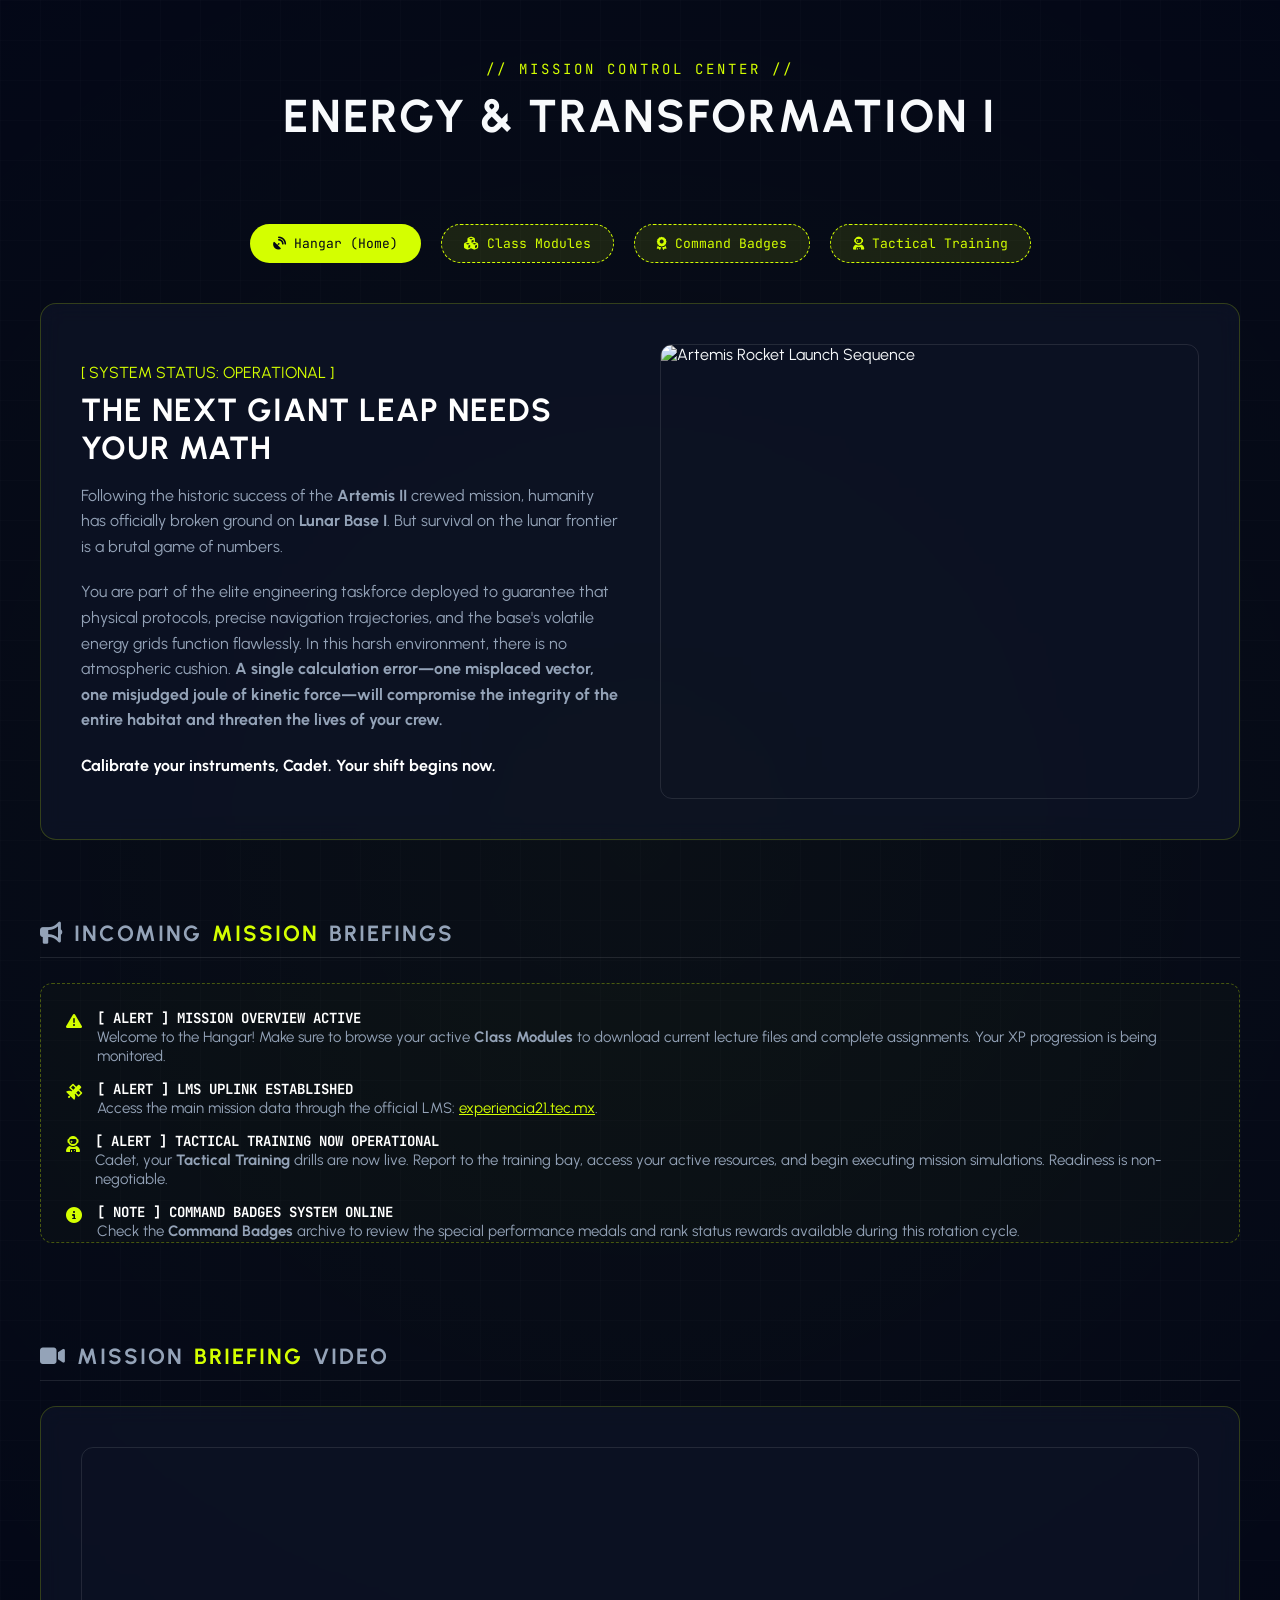
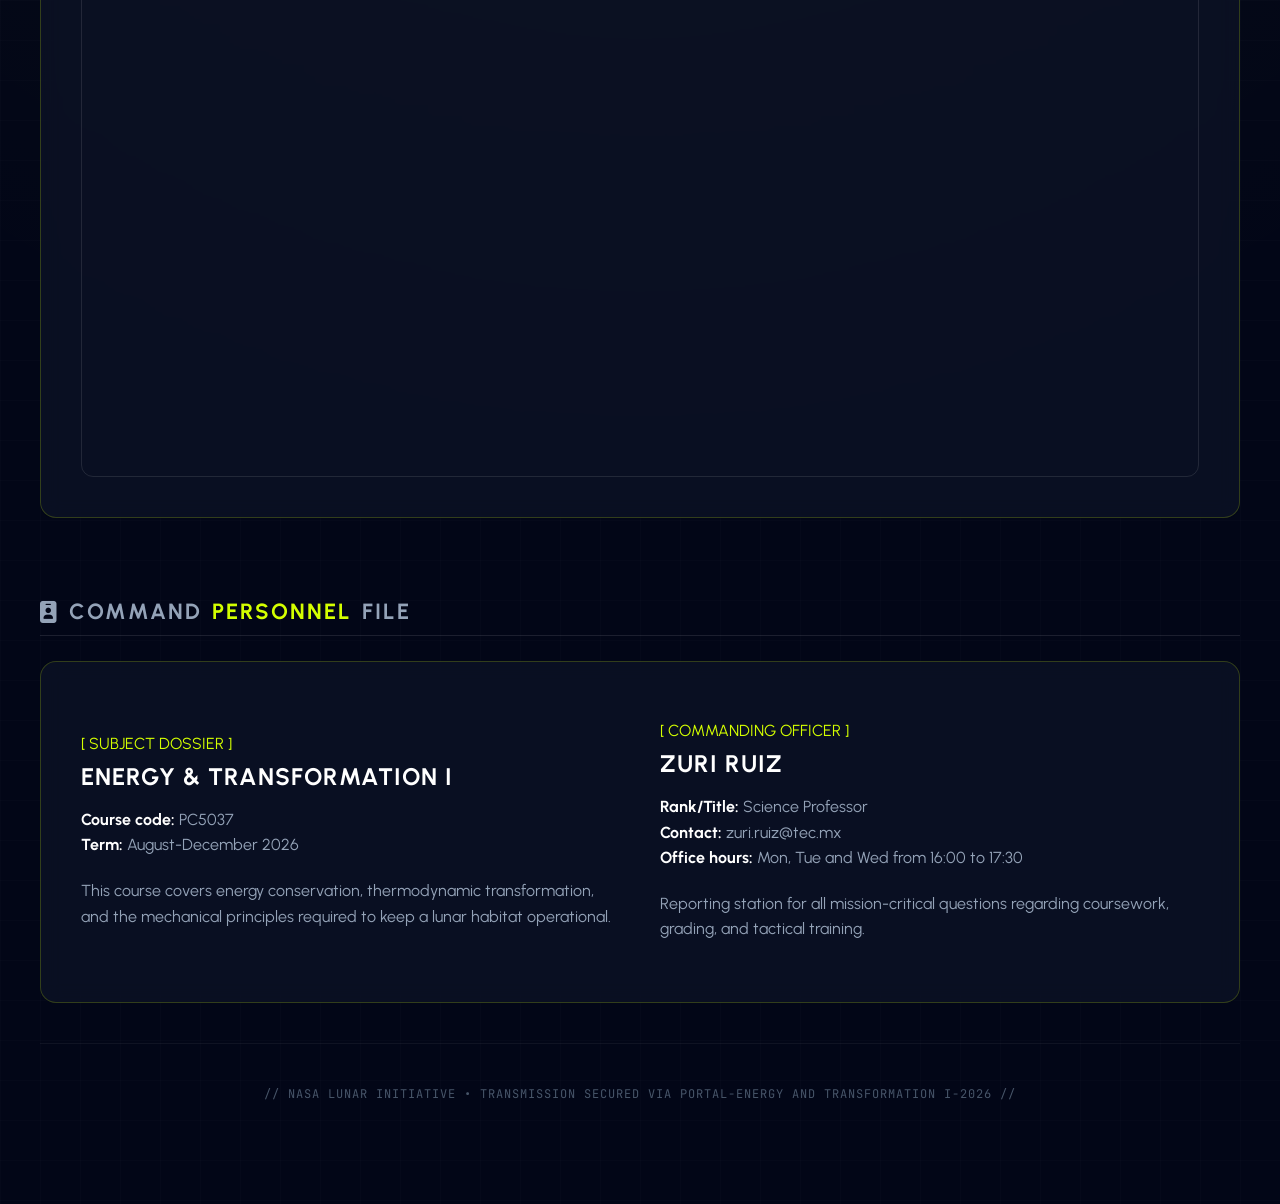
==== index.html @ 40df8371 "Update index.html with new content Replit-Commit-Author: Agent" ====
<!DOCTYPE html>
<html lang="en">
<head>
    <meta charset="UTF-8">
    <meta name="viewport" content="width=device-width, initial-scale=1.0">
    <title>Energy and Transformation I - Command Center</title>
    <link rel="preconnect" href="https://fonts.googleapis.com">
    <link rel="preconnect" href="https://fonts.gstatic.com" crossorigin>
    <link href="https://fonts.googleapis.com/css2?family=Urbanist:wght@400;500;700&family=JetBrains+Mono&display=swap" rel="stylesheet">
    <link rel="stylesheet" href="https://cdnjs.cloudflare.com/ajax/libs/font-awesome/6.5.1/css/all.min.css">
    <link rel="stylesheet" href="style.css">
    <style>
        /* Specific adjustments to adapt style.css to the landing page structural layout */
        .navbar {
            display: flex;
            gap: 20px;
            margin-bottom: 40px;
            z-index: 1;
        }
        .banner-container {
            max-width: 1200px;
            width: 100%;
            background: rgba(15, 23, 42, 0.6);
            border: 1px solid rgba(212, 255, 0, 0.2);
            border-radius: 16px;
            padding: 40px;
            display: grid;
            grid-template-columns: 1fr 1fr;
            gap: 40px;
            align-items: center;
            backdrop-filter: blur(10px);
            z-index: 1;
            margin-bottom: 40px;
        }
        .banner-text h2 {
            font-size: 32px;
            color: #ffffff;
            margin: 0 0 15px 0;
            text-transform: uppercase;
            letter-spacing: 1px;
        }
        .banner-text p {
            font-size: 16px;
            color: #94a3b8;
            line-height: 1.6;
            margin-bottom: 20px;
        }
        .banner-media {
            width: 100%;
            height: 100%;
            min-height: 250px;
            border-radius: 12px;
            overflow: hidden;
            border: 1px solid rgba(255, 255, 255, 0.1);
            position: relative;
        }
        .banner-media img {
            width: 100%;
            height: 100%;
            object-fit: cover;
        }
        .announcement-box {
            background: rgba(212, 255, 0, 0.02);
            border: 1px dashed rgba(212, 255, 0, 0.3);
            border-radius: 12px;
            padding: 25px;
            width: 100%;
            max-width: 1200px;
            z-index: 1;
            margin-bottom: 60px;
            height: 260px;
            overflow: hidden;
            position: relative;
        }
        .announcement-track {
            animation: scrollBriefings 12s ease-in-out infinite alternate;
        }
        .announcement-item {
            display: flex;
            gap: 15px;
            align-items: flex-start;
            margin-top: 15px;
        }
        .announcement-item:first-child {
            margin-top: 0;
        }
        .announcement-item i {
            color: #d4ff00;
            margin-top: 4px;
        }
        @keyframes scrollBriefings {
            0% { transform: translateY(0); }
            25% { transform: translateY(0); }
            50% { transform: translateY(-50%); }
            75% { transform: translateY(-50%); }
            100% { transform: translateY(-100%); }
        }
        @media (prefers-reduced-motion: reduce) {
            .announcement-track {
                animation: none;
            }
        }
        .footer {
            border-top: 1px solid rgba(255, 255, 255, 0.05);
            width: 100%;
            max-width: 1200px;
            text-align: center;
            padding: 30px 0;
            font-family: 'JetBrains Mono', monospace;
            font-size: 12px;
            color: #475569;
            z-index: 1;
            letter-spacing: 1px;
        }
        @media (max-width: 768px) {
            .banner-container { grid-template-columns: 1fr; gap: 20px; padding: 20px; }
            .navbar { flex-wrap: wrap; justify-content: center; gap: 10px; }
        }
    </style>
</head>
<body>

    <div class="header">
        <p class="mono"> // MISSION CONTROL CENTER //  </p>
        <h1>Energy & Transformation I</h1>
    </div>

    <nav class="navbar">
        <a href="index.html" class="nav-link-btn" style="background: #d4ff00; color: #020617;">
            <i class="fa-solid fa-satellite-dish"></i> Hangar (Home)
        </a>
        <a href="modules.html" class="nav-link-btn">
            <i class="fa-solid fa-cubes"></i> Class Modules
        </a>
        <a href="badges.html" class="nav-link-btn">
            <i class="fa-solid fa-award"></i> Command Badges
        </a>
        <a href="excercises.html" class="nav-link-btn">
            <i class="fa-solid fa-user-astronaut"></i> Tactical Training
        </a>
    </nav>

    <div class="banner-container">
        <div class="banner-text">
            <p class="mono" style="color: #d4ff00; margin-bottom: 5px;">[ SYSTEM STATUS: OPERATIONAL ]</p>
            <h2>The Next Giant Leap Needs Your Math</h2>
            <p>
                Following the historic success of the <strong>Artemis II</strong> crewed mission, humanity has officially broken ground on <strong>Lunar Base I</strong>. But survival on the lunar frontier is a brutal game of numbers. 
            </p>
            <p>
                You are part of the elite engineering taskforce deployed to guarantee that physical protocols, precise navigation trajectories, and the base's volatile energy grids function flawlessly. In this harsh environment, there is no atmospheric cushion. <strong>A single calculation error—one misplaced vector, one misjudged joule of kinetic force—will compromise the integrity of the entire habitat and threaten the lives of your crew.</strong>
            </p>
            <p style="color: #ffffff; font-weight: bold;">
                Calibrate your instruments, Cadet. Your shift begins now.
            </p>
        </div>
        <div class="banner-media">
            <img src="https://media0.giphy.com/media/v1.Y2lkPTc5MGI3NjExMW1vbzBoYjhnOWthZ3l1eG1hcXA2c3ZyZDVldW9nMWl1dzRuOGFxbiZlcD12MV9pbnRlcm5hbF9naWZfYnlfaWQmY3Q9Zw/mi6DsSSNKDbUY/giphy.gif" alt="Artemis Rocket Launch Sequence">
        </div>
    </div>

    <div class="section-title">
        <i class="fa-solid fa-bullhorn"></i> Incoming <span>Mission</span> Briefings
    </div>

    <div class="announcement-box">
        <div class="announcement-track">
            <div class="announcement-item">
                <i class="fa-solid fa-triangle-exclamation"></i>
                <div>
                    <strong style="color: #ffffff; font-family: 'JetBrains Mono'; display: block; font-size: 14px;">[ ALERT ] MISSION OVERVIEW ACTIVE</strong>
                    <span style="color: #94a3b8; font-size: 15px;">Welcome to the Hangar! Make sure to browse your active <strong>Class Modules</strong> to download current lecture files and complete assignments. Your XP progression is being monitored.</span>
                </div>
            </div>
            <div class="announcement-item">
                <i class="fa-solid fa-satellite"></i>
                <div>
                    <strong style="color: #ffffff; font-family: 'JetBrains Mono'; display: block; font-size: 14px;">[ ALERT ] LMS UPLINK ESTABLISHED</strong>
                    <span style="color: #94a3b8; font-size: 15px;">Access the main mission data through the official LMS: <a href="https://experiencia21.tec.mx/" target="_blank" rel="noopener" style="color: #d4ff00; text-decoration: underline;">experiencia21.tec.mx</a>.</span>
                </div>
            </div>
            <div class="announcement-item">
                <i class="fa-solid fa-user-astronaut"></i>
                <div>
                    <strong style="color: #ffffff; font-family: 'JetBrains Mono'; display: block; font-size: 14px;">[ ALERT ] TACTICAL TRAINING NOW OPERATIONAL</strong>
                    <span style="color: #94a3b8; font-size: 15px;">Cadet, your <strong>Tactical Training</strong> drills are now live. Report to the training bay, access your active resources, and begin executing mission simulations. Readiness is non-negotiable.</span>
                </div>
            </div>
            <div class="announcement-item">
                <i class="fa-solid fa-circle-info"></i>
                <div>
                    <strong style="color: #ffffff; font-family: 'JetBrains Mono'; display: block; font-size: 14px;">[ NOTE ] COMMAND BADGES SYSTEM ONLINE</strong>
                    <span style="color: #94a3b8; font-size: 15px;">Check the <strong>Command Badges</strong> archive to review the special performance medals and rank status rewards available during this rotation cycle.</span>
                </div>
            </div>
        </div>
    </div>

    <div class="section-title">
        <i class="fa-solid fa-video"></i> Mission <span>Briefing</span> Video
    </div>

    <div class="banner-container" style="grid-template-columns: 1fr; margin-bottom: 40px;">
        <div style="position: relative; width: 100%; padding-top: 56.25%; border-radius: 12px; overflow: hidden; border: 1px solid rgba(255, 255, 255, 0.1);">
            <iframe
                src="https://www.youtube.com/embed/luTAPklQU3s"
                title="Mission Briefing Video"
                style="position: absolute; top: 0; left: 0; width: 100%; height: 100%; border: 0;"
                allow="accelerometer; autoplay; clipboard-write; encrypted-media; gyroscope; picture-in-picture; web-share"
                allowfullscreen>
            </iframe>
        </div>
    </div>

    <div class="section-title">
        <i class="fa-solid fa-id-badge"></i> Command <span>Personnel</span> File
    </div>

    <div class="banner-container" style="grid-template-columns: 1fr 1fr; margin-bottom: 40px;">
        <div class="banner-text">
            <p class="mono" style="color: #d4ff00; margin-bottom: 5px;">[ SUBJECT DOSSIER ]</p>
            <h2 style="font-size: 24px;">Energy & Transformation I</h2>
            <p>
                <strong style="color: #ffffff;">Course code:</strong> PC5037<br>
                <strong style="color: #ffffff;">Term:</strong> August-December 2026
            </p>
            <p>
                This course covers energy conservation, thermodynamic transformation, and the mechanical principles required to keep a lunar habitat operational.
            </p>
        </div>
        <div class="banner-text">
            <p class="mono" style="color: #d4ff00; margin-bottom: 5px;">[ COMMANDING OFFICER ]</p>
            <h2 style="font-size: 24px;">Zuri Ruiz</h2>
            <p>
                <strong style="color: #ffffff;">Rank/Title:</strong> Science Professor<br>
                <strong style="color: #ffffff;">Contact:</strong> zuri.ruiz@tec.mx<br>
                <strong style="color: #ffffff;">Office hours:</strong> Mon, Tue and Wed from 16:00 to 17:30
            </p>
            <p>
                Reporting station for all mission-critical questions regarding coursework, grading, and tactical training.
            </p>
        </div>
    </div>

    <footer class="footer">
        <p>// NASA LUNAR INITIATIVE • TRANSMISSION SECURED VIA PORTAL-ENERGY AND TRANSFORMATION I-2026 //</p>
    </footer>

</body>
</html>
---- style.css ----
/* ==========================================================================
   MISSION HORIZON - GLOBAL STYLES & CONFIGURATION (style.css)
   ========================================================================== */

* { 
    box-sizing: border-box; 
}

body {
    background-color: #020617;
    color: #f8fafc;
    font-family: 'Urbanist', sans-serif;
    margin: 0;
    padding: 60px 20px;
    min-height: 100vh;
    display: flex;
    flex-direction: column;
    align-items: center;
    position: relative;
}

/* Ambient Sci-Fi Background Grid */
body::before {
    content: '';
    position: absolute;
    top: 0; 
    left: 0; 
    width: 100%; 
    height: 100%;
    background: 
        radial-gradient(circle at 50% 30%, rgba(212, 255, 0, 0.04) 0%, transparent 60%),
        linear-gradient(rgba(255,255,255,0.01) 1px, transparent 1px),
        linear-gradient(90deg, rgba(255,255,255,0.01) 1px, transparent 1px);
    background-size: 100% 100%, 40px 40px, 40px 40px;
    z-index: 0;
    pointer-events: none;
}

/* ==========================================================================
   HEADER SECTION
   ========================================================================== */

.header {
    text-align: center;
    margin-bottom: 60px;
    z-index: 1;
}

.header p.mono {
    font-family: 'JetBrains Mono', monospace;
    color: #d4ff00;
    font-size: 14px;
    letter-spacing: 3px;
    margin: 0 0 10px 0;
    text-transform: uppercase;
}

.header h1 {
    font-size: 46px;
    font-weight: 700;
    text-transform: uppercase;
    margin: 0;
    letter-spacing: 2px;
}

.nav-link-btn {
    background: rgba(212, 255, 0, 0.1);
    border: 1px dashed #d4ff00;
    color: #d4ff00;
    padding: 10px 22px;
    border-radius: 20px;
    font-family: 'JetBrains Mono', monospace;
    font-size: 13px;
    text-decoration: none;
    display: inline-flex;
    align-items: center;
    gap: 8px;
    margin-top: 20px;
    transition: all 0.3s ease;
}

.nav-link-btn:hover {
    background: #d4ff00;
    color: #020617;
    box-shadow: 0 0 15px rgba(212, 255, 0, 0.3);
}

/* ==========================================================================
   SECTION TITLES & GRID LAYOUT
   ========================================================================== */

.section-title {
    width: 100%;
    max-width: 1200px;
    font-size: 22px;
    font-weight: 700;
    text-transform: uppercase;
    letter-spacing: 2px;
    color: #94a3b8;
    margin: 40px 0 25px 0;
    border-bottom: 1px solid rgba(255, 255, 255, 0.1);
    padding-bottom: 10px;
    z-index: 1;
    display: flex;
    align-items: center;
    gap: 10px;
}

.section-title span {
    color: #d4ff00;
}

.badge-grid {
    display: grid;
    grid-template-columns: repeat(auto-fit, minmax(270px, 1fr));
    gap: 30px;
    width: 100%;
    max-width: 1200px;
    z-index: 1;
}

/* ==========================================================================
   BADGE CARDS
   ========================================================================== */

.badge-card {
    background: rgba(15, 23, 42, 0.6);
    border: 1px solid rgba(255, 255, 255, 0.05);
    border-radius: 16px;
    padding: 35px 25px;
    text-align: center;
    transition: all 0.4s cubic-bezier(0.16, 1, 0.3, 1);
    position: relative;
    overflow: hidden;
    backdrop-filter: blur(10px);
    display: flex;
    flex-direction: column;
    justify-content: space-between;
    height: 100%;
}

.badge-card::before {
    content: '';
    position: absolute;
    top: 0; left: 0; width: 100%; height: 100%;
    background: radial-gradient(circle at 50% 30%, rgba(212, 255, 0, 0.05) 0%, transparent 50%);
    opacity: 0;
    transition: opacity 0.4s ease;
}

.badge-card:hover {
    transform: translateY(-8px);
    border-color: rgba(212, 255, 0, 0.3);
    box-shadow: 0 20px 40px rgba(0, 0, 0, 0.6), 0 0 30px rgba(212, 255, 0, 0.03);
}

.badge-card:hover::before {
    opacity: 1;
}

/* ==========================================================================
   BADGE GRAPHICS (SVG) & INTERACTION
   ========================================================================== */

.badge-icon-wrapper {
    width: 170px;
    height: 170px;
    margin: 0 auto 25px auto;
    position: relative;
    display: flex;
    align-items: center;
    justify-content: center;
}

.badge-svg {
    width: 100%;
    height: 100%;
    filter: drop-shadow(0 0 8px rgba(212, 255, 0, 0.15));
    transition: transform 0.5s cubic-bezier(0.16, 1, 0.3, 1);
}

.badge-card:hover .badge-svg {
    transform: scale(1.08) rotate(3deg);
}

/* ==========================================================================
   CARD TYPOGRAPHY & META INFO
   ========================================================================== */

.badge-info-top {
    flex-grow: 1;
}

.badge-rank {
    font-family: 'JetBrains Mono', monospace;
    color: #d4ff00;
    font-size: 13px;
    text-transform: uppercase;
    letter-spacing: 1.5px;
    margin-bottom: 8px;
}

.badge-title {
    font-size: 22px;
    font-weight: 700;
    color: #ffffff;
    margin: 0 0 12px 0;
    text-transform: uppercase;
    letter-spacing: 0.5px;
}

.badge-desc {
    font-size: 15px;
    color: #94a3b8;
    line-height: 1.5;
    margin-bottom: 25px;
    min-height: 68px;
}

.badge-meta {
    border-top: 1px solid rgba(255, 255, 255, 0.05);
    padding-top: 18px;
    font-size: 13px;
    color: #64748b;
    font-family: 'JetBrains Mono', monospace;
    text-transform: uppercase;
    letter-spacing: 1px;
    margin-top: auto;
}

/* ==========================================================================
   ACTION BUTTONS & FOOTER CONTROLS
   ========================================================================== */

.action-container {
    margin-top: 60px;
    z-index: 1;
    display: flex;
    gap: 15px;
    justify-content: center;
}

.btn {
    background: transparent;
    border: 1px solid #d4ff00;
    color: #d4ff00;
    padding: 14px 30px;
    border-radius: 30px;
    font-family: 'JetBrains Mono', monospace;
    font-size: 14px;
    font-weight: bold;
    cursor: pointer;
    text-transform: uppercase;
    letter-spacing: 1.5px;
    transition: all 0.3s ease;
    text-decoration: none;
    display: inline-flex;
    align-items: center;
    gap: 10px;
}

.btn:hover {
    background: #d4ff00;
    color: #020617;
    box-shadow: 0 0 20px rgba(212, 255, 0, 0.4);
}
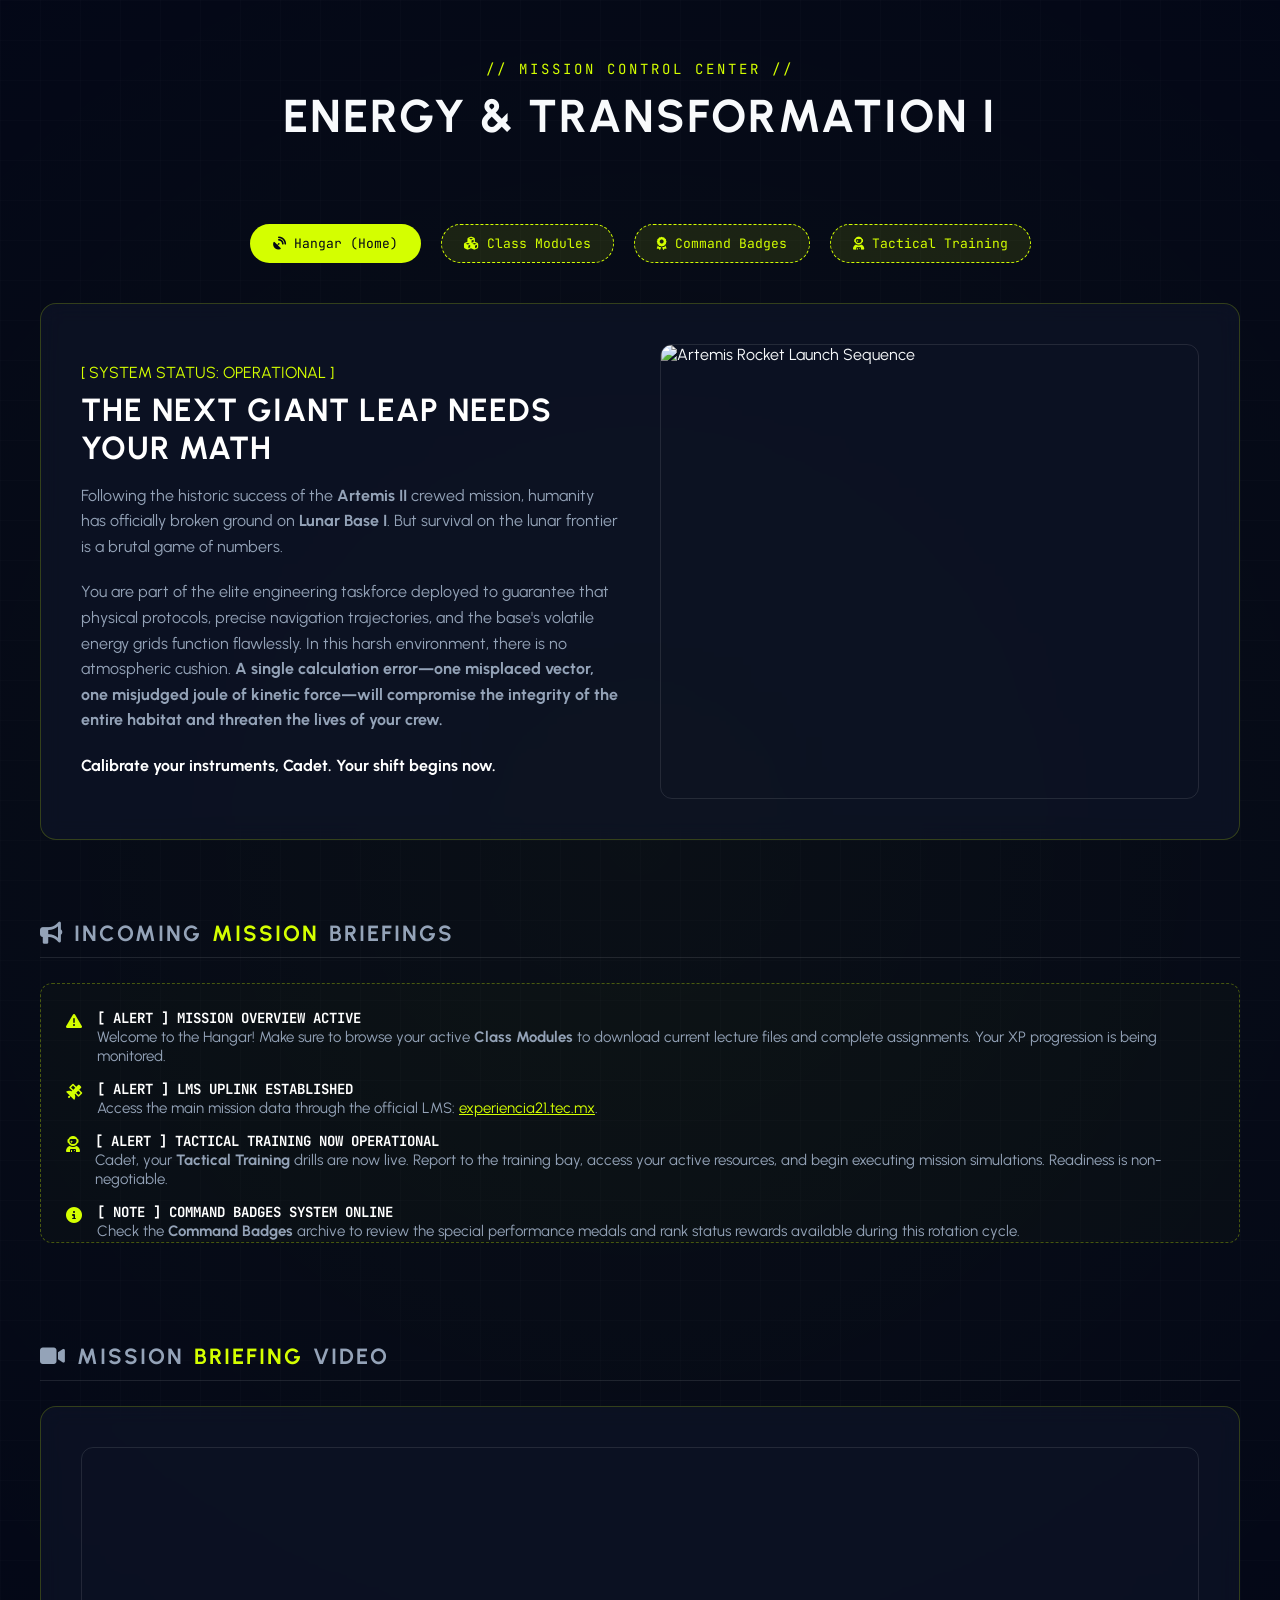
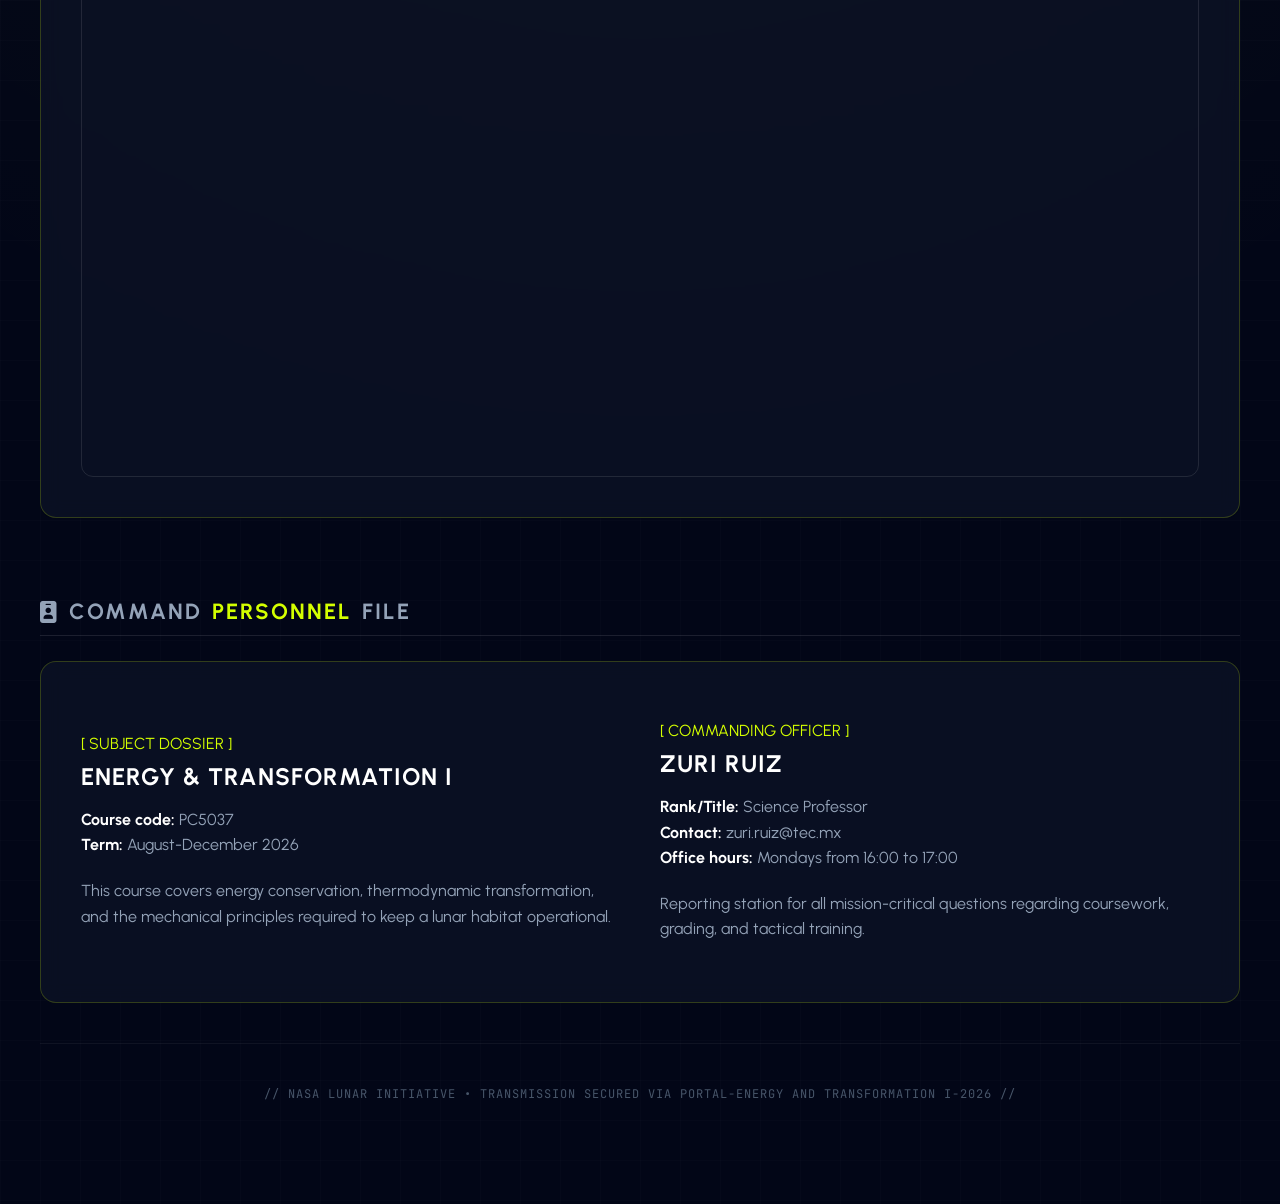
==== commit d9f5aaa7: "Update index.html Update office hours" ====
--- a/index.html
+++ b/index.html
@@ -234,7 +234,7 @@
             <p>
                 <strong style="color: #ffffff;">Rank/Title:</strong> Science Professor<br>
                 <strong style="color: #ffffff;">Contact:</strong> zuri.ruiz@tec.mx<br>
-                <strong style="color: #ffffff;">Office hours:</strong> Mon, Tue and Wed from 16:00 to 17:30
+                <strong style="color: #ffffff;">Office hours:</strong> Mondays from 16:00 to 17:00<br>
             </p>
             <p>
                 Reporting station for all mission-critical questions regarding coursework, grading, and tactical training.
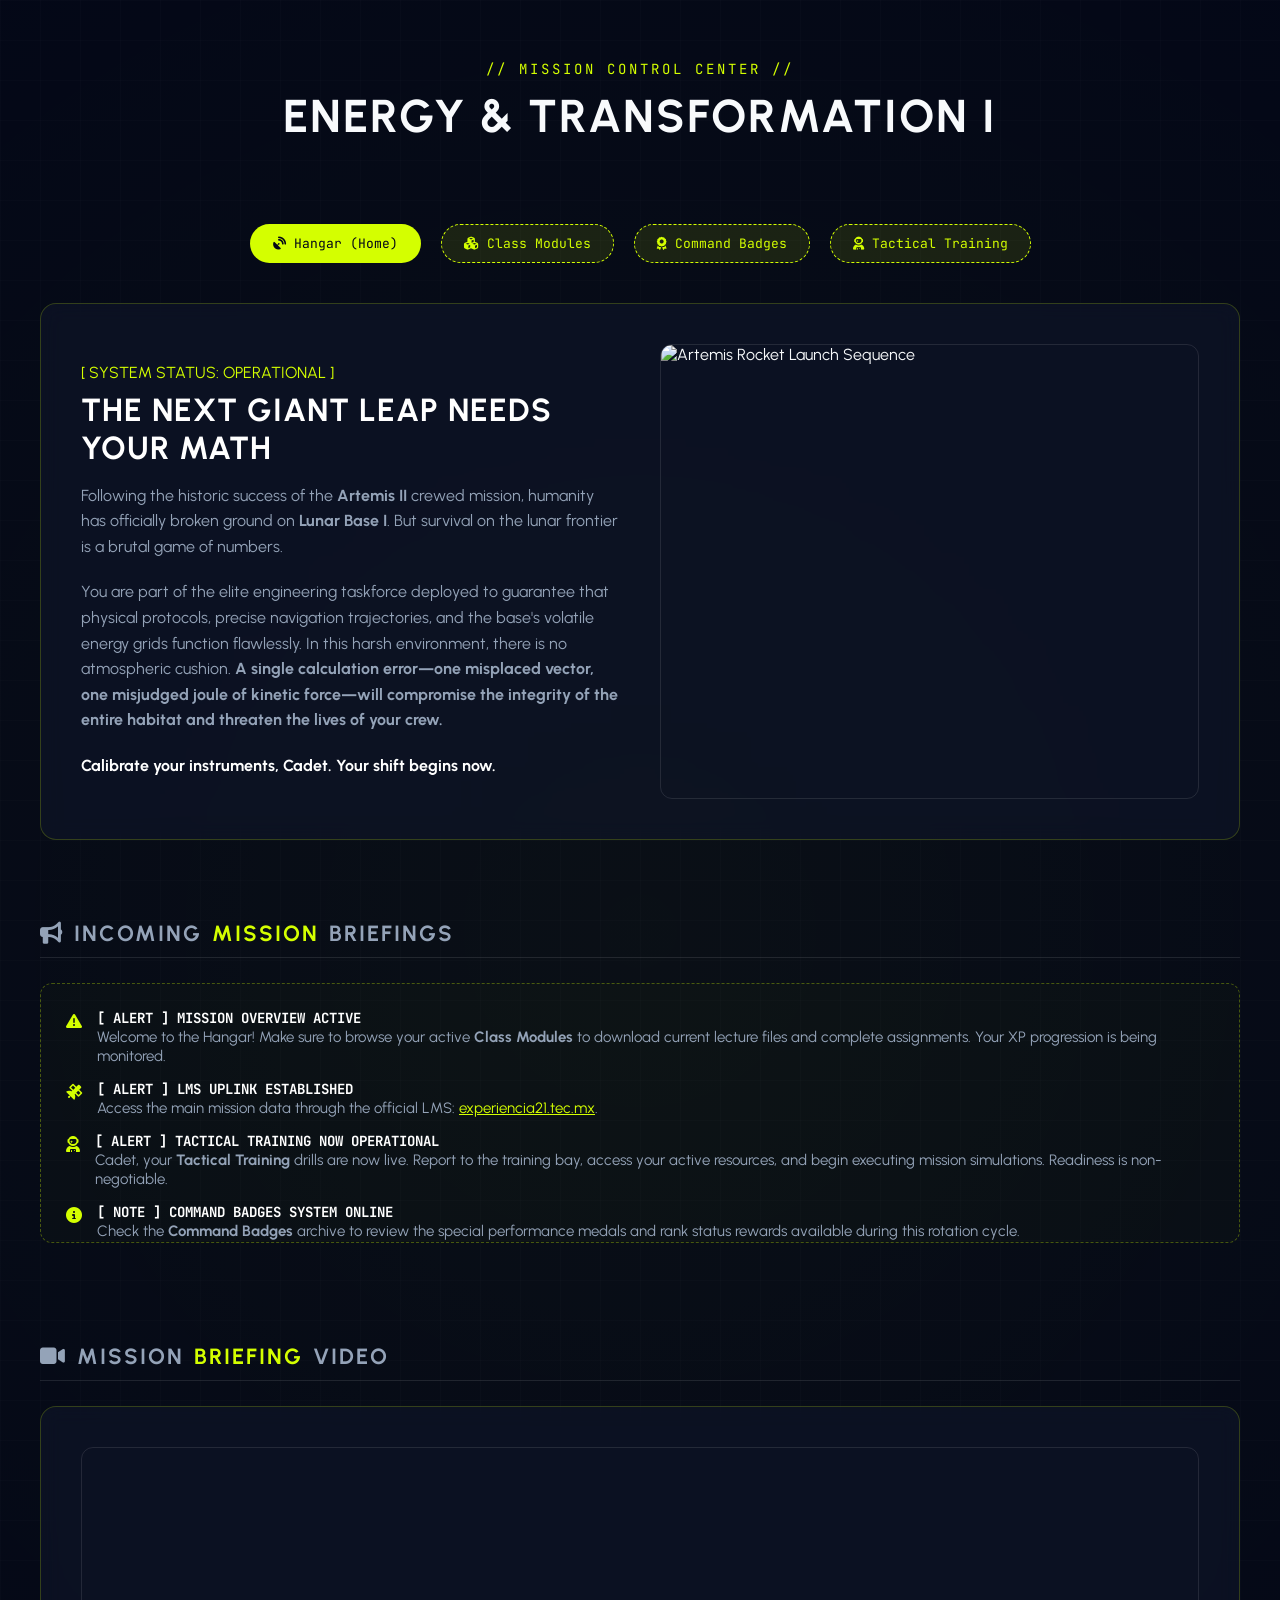
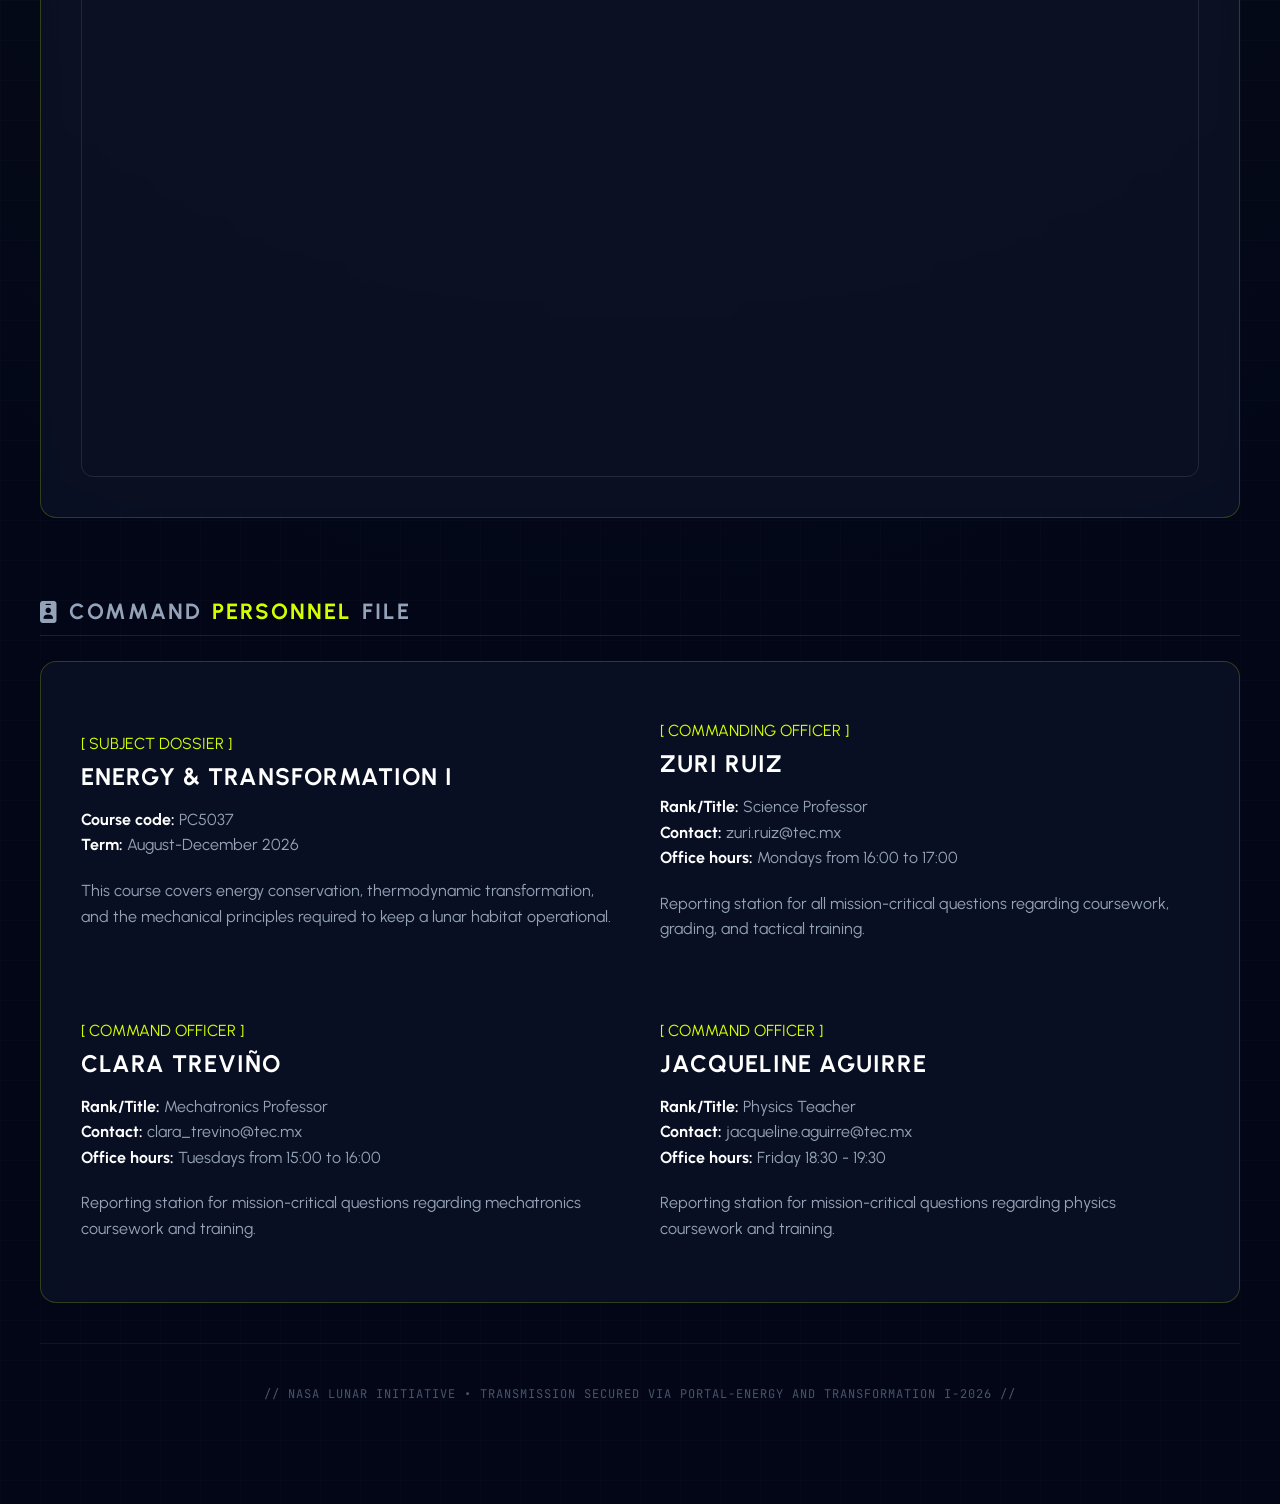
==== commit 1b8c8d66: "Add initial content to index.html Replit-Commit-Author: Agent" ====
--- a/index.html
+++ b/index.html
@@ -234,10 +234,34 @@
             <p>
                 <strong style="color: #ffffff;">Rank/Title:</strong> Science Professor<br>
                 <strong style="color: #ffffff;">Contact:</strong> zuri.ruiz@tec.mx<br>
-                <strong style="color: #ffffff;">Office hours:</strong> Mondays from 16:00 to 17:00<br>
+                <strong style="color: #ffffff;">Office hours:</strong> Mondays from 16:00 to 17:00
             </p>
             <p>
                 Reporting station for all mission-critical questions regarding coursework, grading, and tactical training.
+            </p>
+        </div>
+        <div class="banner-text">
+            <p class="mono" style="color: #d4ff00; margin-bottom: 5px;">[ COMMAND OFFICER ]</p>
+            <h2 style="font-size: 24px;">Clara Treviño</h2>
+            <p>
+                <strong style="color: #ffffff;">Rank/Title:</strong> Mechatronics Professor<br>
+                <strong style="color: #ffffff;">Contact:</strong> clara_trevino@tec.mx<br>
+                <strong style="color: #ffffff;">Office hours:</strong> Tuesdays from 15:00 to 16:00
+            </p>
+            <p>
+                Reporting station for mission-critical questions regarding mechatronics coursework and training.
+            </p>
+        </div>
+        <div class="banner-text">
+            <p class="mono" style="color: #d4ff00; margin-bottom: 5px;">[ COMMAND OFFICER ]</p>
+            <h2 style="font-size: 24px;">Jacqueline Aguirre</h2>
+            <p>
+                <strong style="color: #ffffff;">Rank/Title:</strong> Physics Teacher<br>
+                <strong style="color: #ffffff;">Contact:</strong> jacqueline.aguirre@tec.mx<br>
+                <strong style="color: #ffffff;">Office hours:</strong> Friday 18:30 - 19:30
+            </p>
+            <p>
+                Reporting station for mission-critical questions regarding physics coursework and training.
             </p>
         </div>
     </div>
@@ -247,4 +271,4 @@
     </footer>
 
 </body>
-</html>+</html>
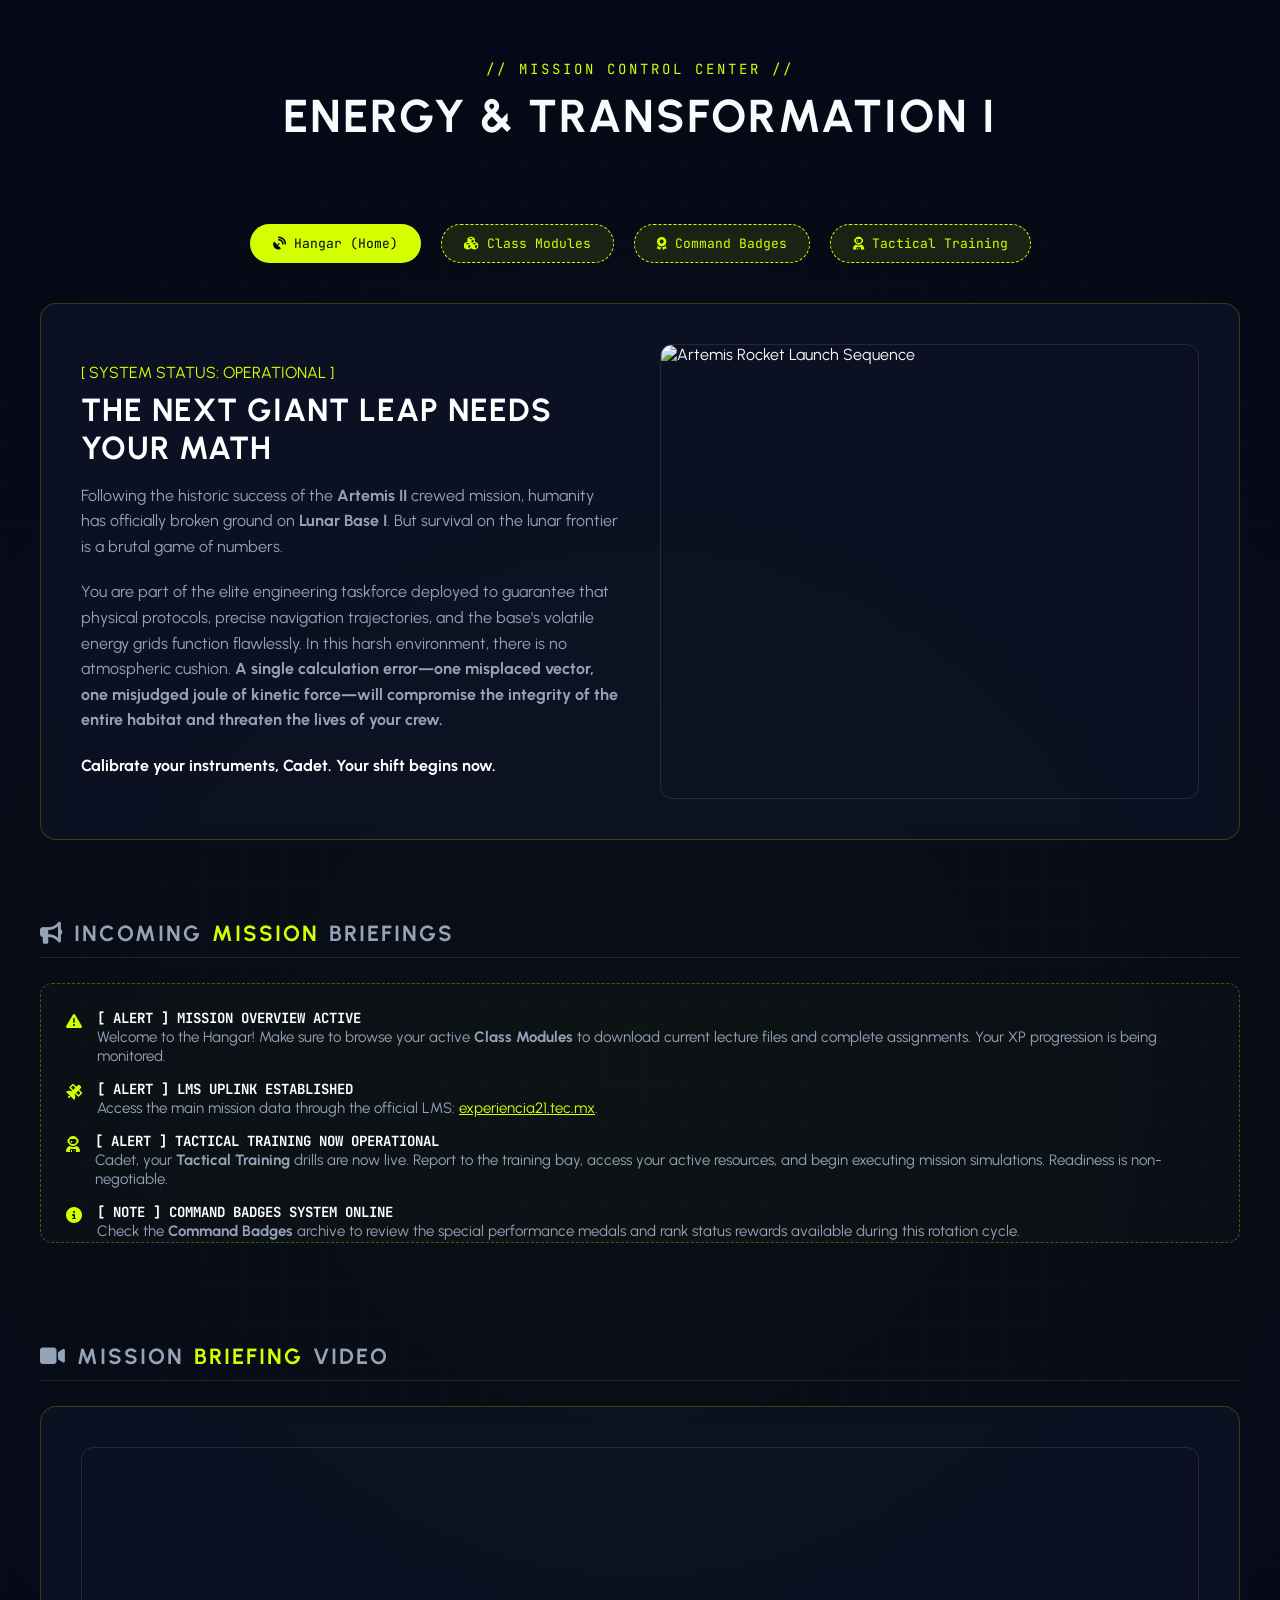
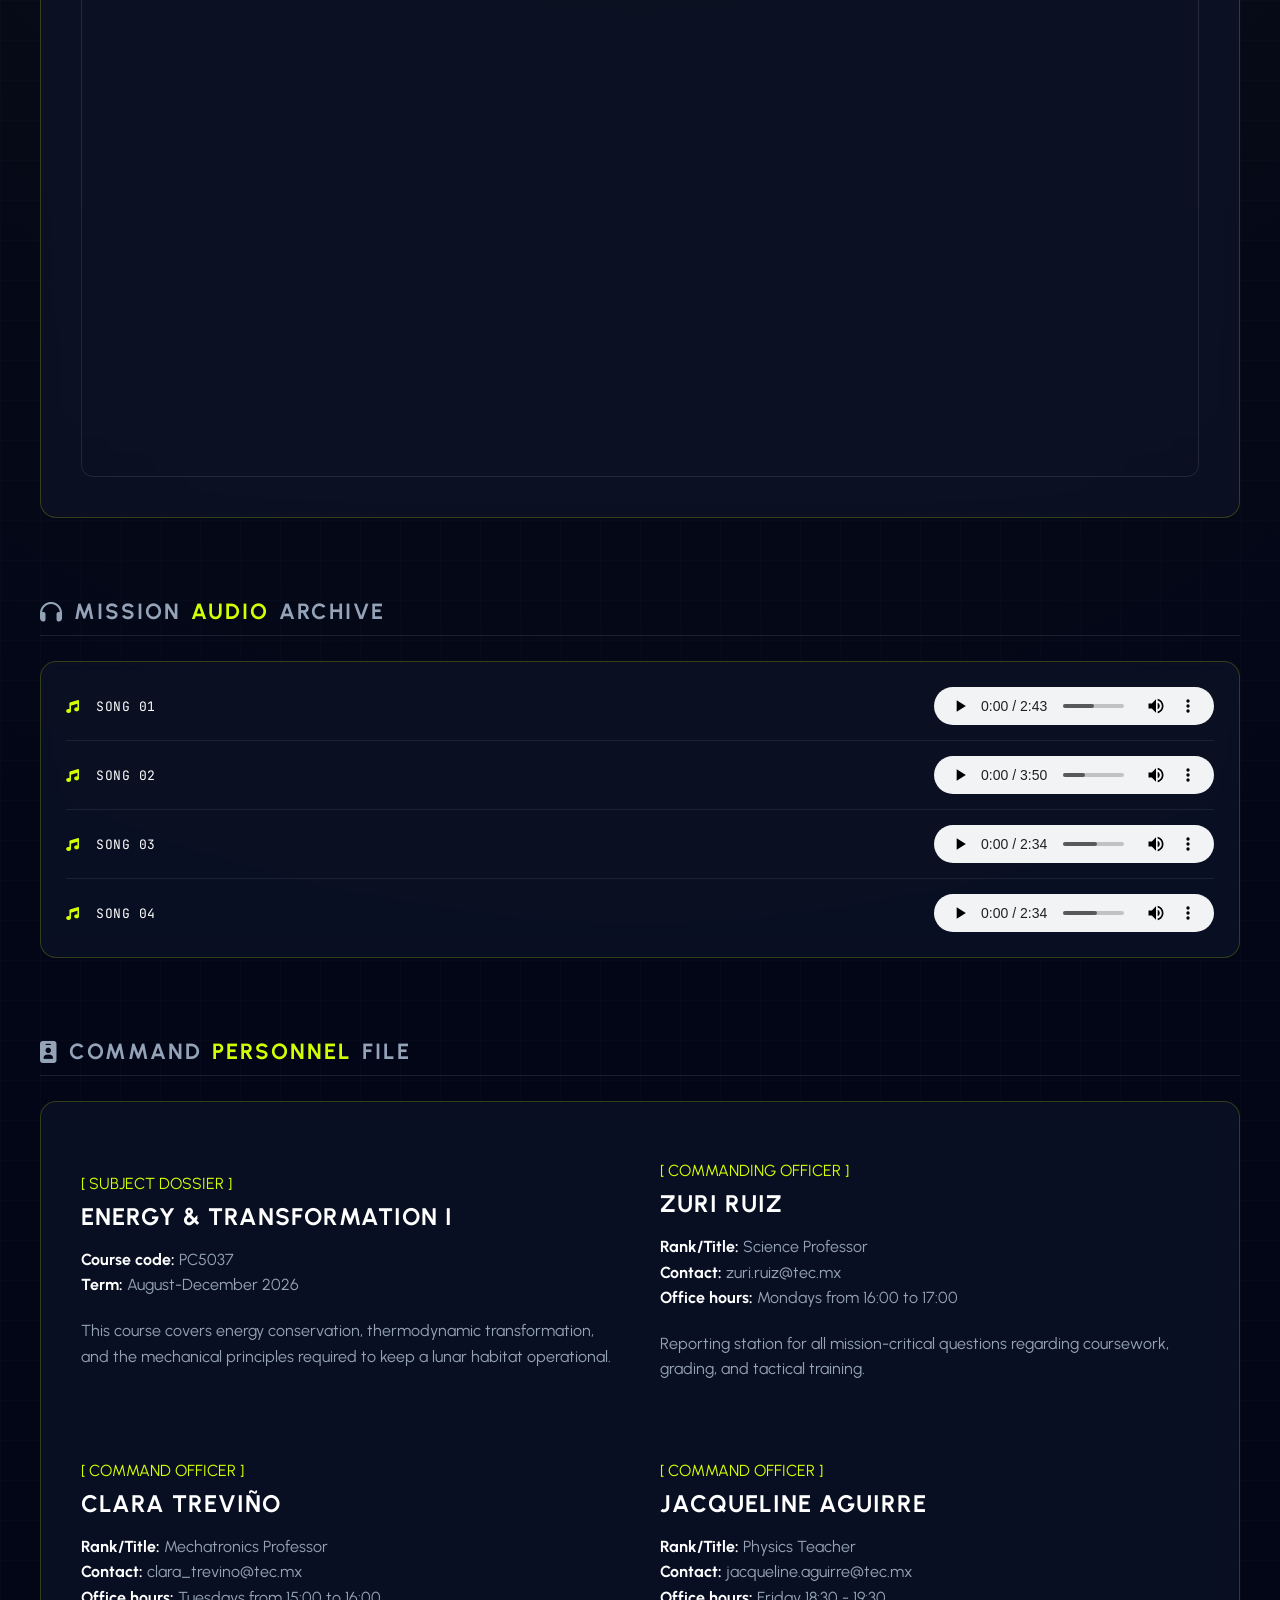
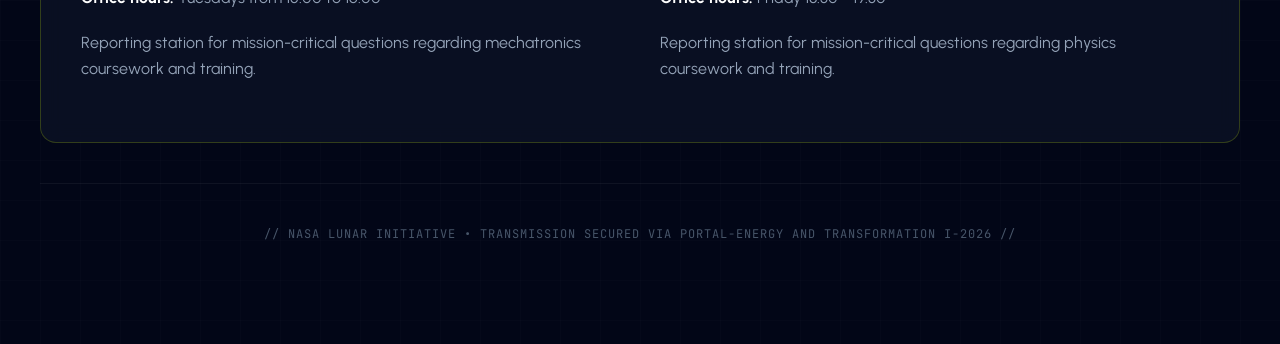
==== commit bb32111e: "Add content to index.html Replit-Commit-Author: Agent" ====
--- a/index.html
+++ b/index.html
@@ -100,6 +100,47 @@
                 animation: none;
             }
         }
+        .audio-player-box {
+            max-width: 1200px;
+            width: 100%;
+            background: rgba(15, 23, 42, 0.6);
+            border: 1px solid rgba(212, 255, 0, 0.2);
+            border-radius: 16px;
+            padding: 25px;
+            margin-bottom: 40px;
+            backdrop-filter: blur(10px);
+        }
+        .audio-track {
+            display: grid;
+            grid-template-columns: 1fr auto;
+            gap: 15px 25px;
+            align-items: center;
+            padding: 15px 0;
+            border-bottom: 1px solid rgba(255, 255, 255, 0.08);
+        }
+        .audio-track:first-child {
+            padding-top: 0;
+        }
+        .audio-track:last-child {
+            padding-bottom: 0;
+            border-bottom: 0;
+        }
+        .audio-track-label {
+            color: #ffffff;
+            font-family: 'JetBrains Mono', monospace;
+            font-size: 13px;
+            letter-spacing: 0.5px;
+        }
+        .audio-track-label i {
+            color: #d4ff00;
+            margin-right: 8px;
+        }
+        .audio-track audio {
+            width: 100%;
+            min-width: 280px;
+            height: 38px;
+            accent-color: #d4ff00;
+        }
         .footer {
             border-top: 1px solid rgba(255, 255, 255, 0.05);
             width: 100%;
@@ -115,6 +156,8 @@
         @media (max-width: 768px) {
             .banner-container { grid-template-columns: 1fr; gap: 20px; padding: 20px; }
             .navbar { flex-wrap: wrap; justify-content: center; gap: 10px; }
+            .audio-track { grid-template-columns: 1fr; gap: 8px; }
+            .audio-track audio { min-width: 0; }
         }
     </style>
 </head>
@@ -213,6 +256,41 @@
     </div>
 
     <div class="section-title">
+        <i class="fa-solid fa-headphones"></i> Mission <span>Audio</span> Archive
+    </div>
+
+    <div class="audio-player-box">
+        <div class="audio-track">
+            <div class="audio-track-label"><i class="fa-solid fa-music"></i> SONG 01</div>
+            <audio controls preload="metadata">
+                <source src="cancion1.mp3" type="audio/mpeg">
+                Your browser does not support the audio element.
+            </audio>
+        </div>
+        <div class="audio-track">
+            <div class="audio-track-label"><i class="fa-solid fa-music"></i> SONG 02</div>
+            <audio controls preload="metadata">
+                <source src="cancion2.mp3" type="audio/mpeg">
+                Your browser does not support the audio element.
+            </audio>
+        </div>
+        <div class="audio-track">
+            <div class="audio-track-label"><i class="fa-solid fa-music"></i> SONG 03</div>
+            <audio controls preload="metadata">
+                <source src="cancion3.mp3" type="audio/mpeg">
+                Your browser does not support the audio element.
+            </audio>
+        </div>
+        <div class="audio-track">
+            <div class="audio-track-label"><i class="fa-solid fa-music"></i> SONG 04</div>
+            <audio controls preload="metadata">
+                <source src="cancion4.mp3" type="audio/mpeg">
+                Your browser does not support the audio element.
+            </audio>
+        </div>
+    </div>
+
+    <div class="section-title">
         <i class="fa-solid fa-id-badge"></i> Command <span>Personnel</span> File
     </div>
 
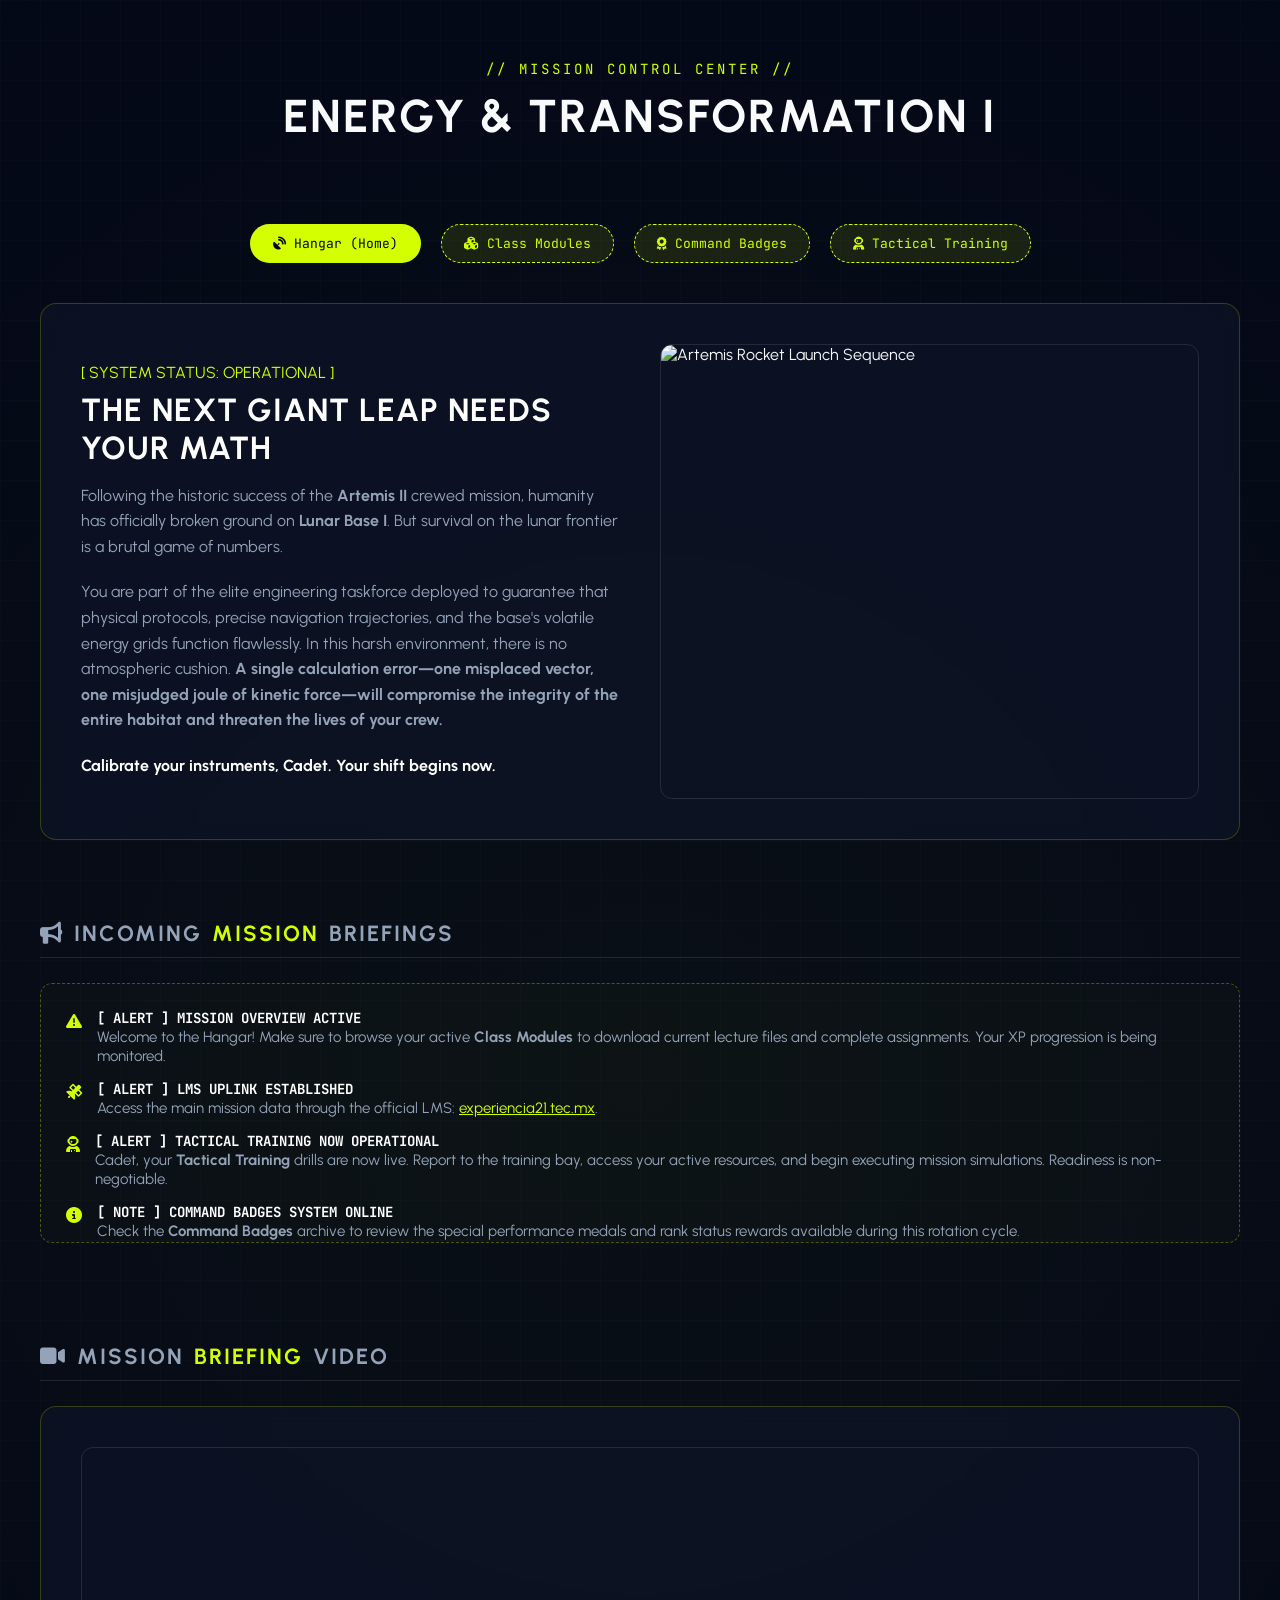
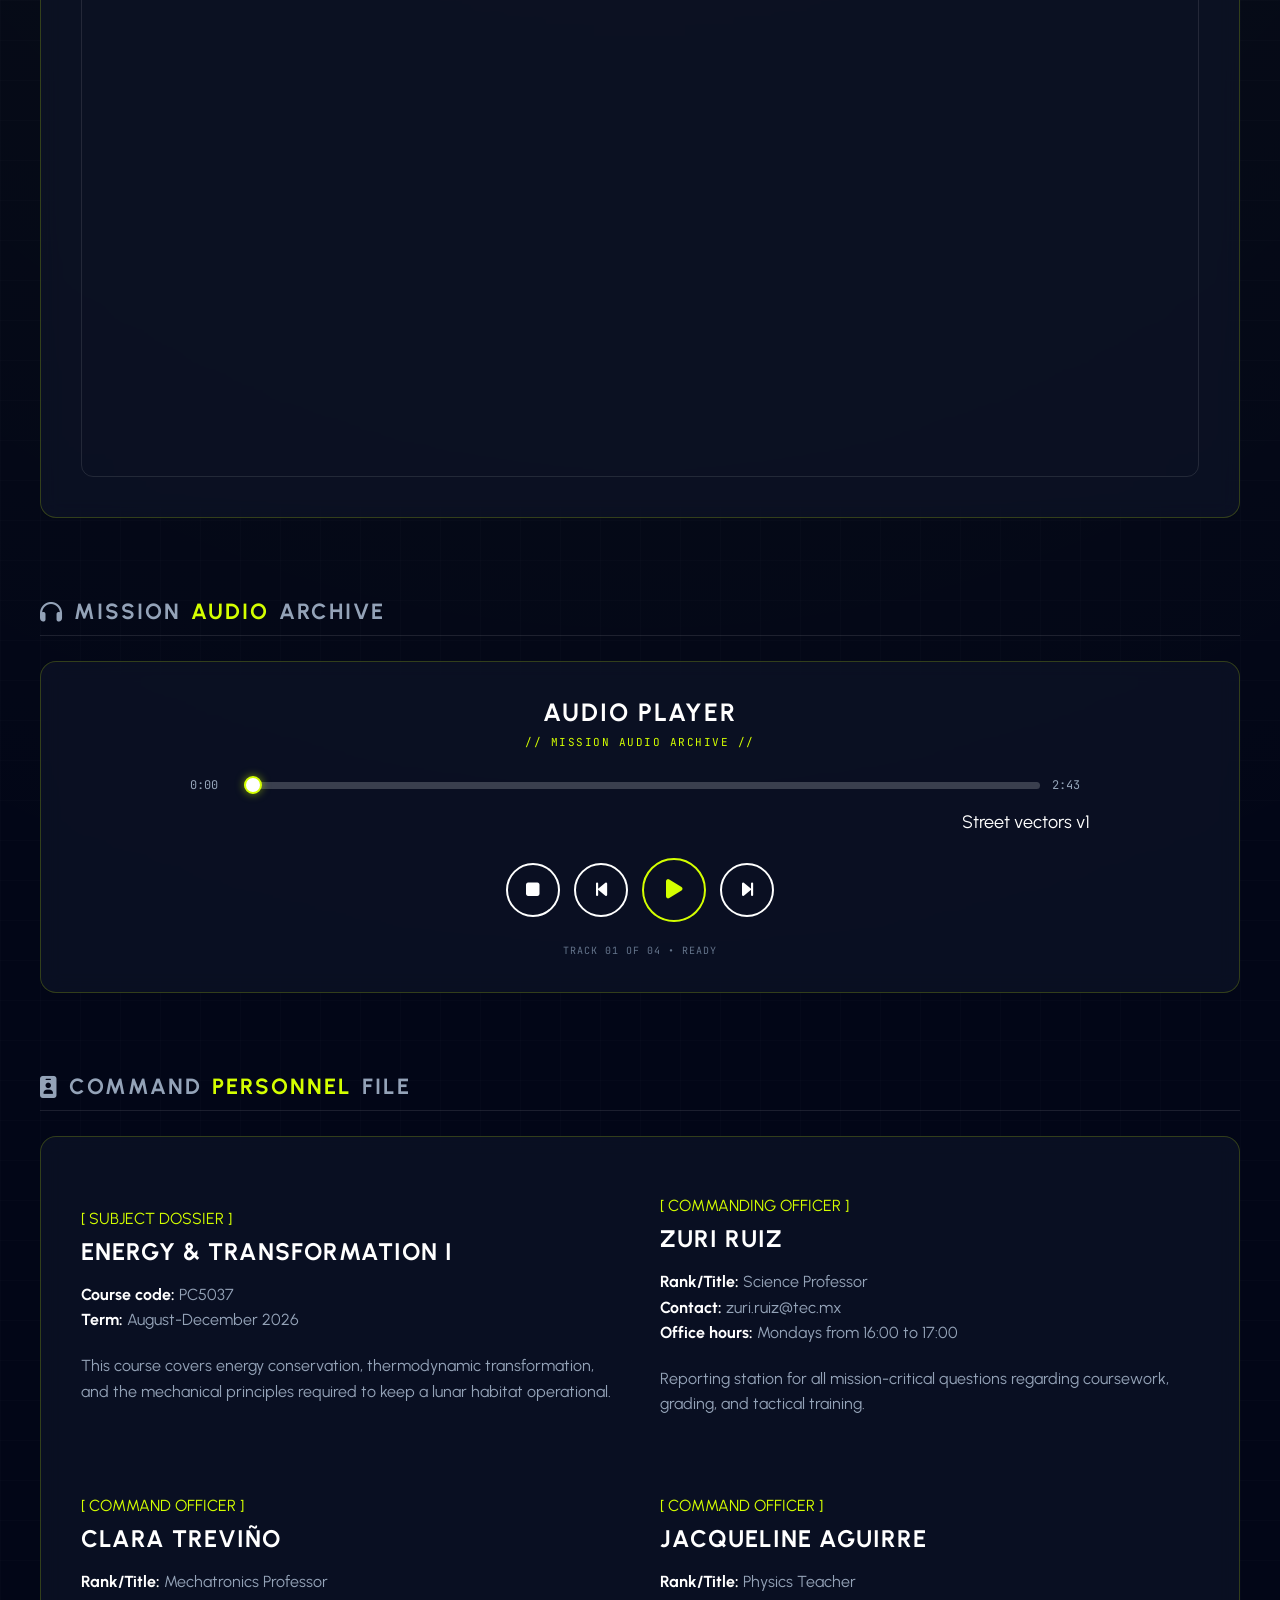
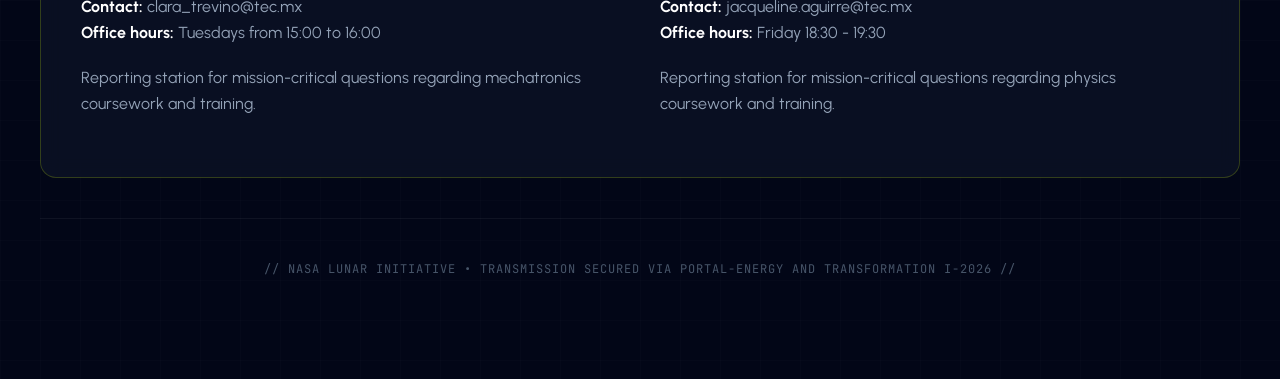
==== commit e583fc5e: "Update index content and add new asset image Replit-Commit-Author: Agent" ====
--- a/index.html
+++ b/index.html
@@ -106,40 +106,110 @@
             background: rgba(15, 23, 42, 0.6);
             border: 1px solid rgba(212, 255, 0, 0.2);
             border-radius: 16px;
-            padding: 25px;
+            padding: 35px 40px;
             margin-bottom: 40px;
             backdrop-filter: blur(10px);
         }
-        .audio-track {
+        .audio-player {
+            max-width: 900px;
+            margin: 0 auto;
+        }
+        .audio-player-header {
+            text-align: center;
+            margin-bottom: 28px;
+        }
+        .audio-player-header h3 {
+            color: #ffffff;
+            font-size: 25px;
+            margin: 0 0 8px;
+            text-transform: uppercase;
+            letter-spacing: 2px;
+        }
+        .audio-player-header p {
+            color: #d4ff00;
+            font-family: 'JetBrains Mono', monospace;
+            font-size: 11px;
+            letter-spacing: 1.5px;
+            margin: 0;
+        }
+        .audio-progress-row {
             display: grid;
-            grid-template-columns: 1fr auto;
-            gap: 15px 25px;
+            grid-template-columns: auto 1fr auto;
             align-items: center;
-            padding: 15px 0;
-            border-bottom: 1px solid rgba(255, 255, 255, 0.08);
-        }
-        .audio-track:first-child {
-            padding-top: 0;
-        }
-        .audio-track:last-child {
-            padding-bottom: 0;
-            border-bottom: 0;
-        }
-        .audio-track-label {
+            gap: 14px;
+        }
+        .audio-time {
+            color: #94a3b8;
+            font-family: 'JetBrains Mono', monospace;
+            font-size: 12px;
+            min-width: 38px;
+        }
+        .audio-progress {
+            width: 100%;
+            height: 7px;
+            appearance: none;
+            border-radius: 10px;
+            background: linear-gradient(to right, #d4ff00 0%, #d4ff00 0%, rgba(255,255,255,.2) 0%, rgba(255,255,255,.2) 100%);
+            cursor: pointer;
+        }
+        .audio-progress::-webkit-slider-thumb {
+            appearance: none;
+            width: 18px;
+            height: 18px;
+            border-radius: 50%;
+            background: #ffffff;
+            border: 2px solid #d4ff00;
+            box-shadow: 0 0 8px rgba(212,255,0,.55);
+        }
+        .audio-track-name {
             color: #ffffff;
+            font-size: 18px;
+            text-align: right;
+            margin: 18px 0 25px;
+        }
+        .audio-controls {
+            display: flex;
+            justify-content: center;
+            align-items: center;
+            gap: 14px;
+            flex-wrap: wrap;
+        }
+        .audio-control {
+            width: 54px;
+            height: 54px;
+            border: 2px solid #ffffff;
+            border-radius: 50%;
+            background: transparent;
+            color: #ffffff;
+            font-size: 18px;
+            cursor: pointer;
+            transition: .2s ease;
+        }
+        .audio-control:hover,
+        .audio-control:focus-visible {
+            color: #020617;
+            background: #d4ff00;
+            border-color: #d4ff00;
+            transform: translateY(-2px);
+        }
+        .audio-control.primary {
+            color: #d4ff00;
+            border-color: #d4ff00;
+            width: 64px;
+            height: 64px;
+            font-size: 22px;
+        }
+        .audio-control.primary:hover,
+        .audio-control.primary:focus-visible {
+            color: #020617;
+        }
+        .audio-status {
+            text-align: center;
+            color: #64748b;
             font-family: 'JetBrains Mono', monospace;
-            font-size: 13px;
-            letter-spacing: 0.5px;
-        }
-        .audio-track-label i {
-            color: #d4ff00;
-            margin-right: 8px;
-        }
-        .audio-track audio {
-            width: 100%;
-            min-width: 280px;
-            height: 38px;
-            accent-color: #d4ff00;
+            font-size: 10px;
+            margin: 22px 0 0;
+            letter-spacing: 1px;
         }
         .footer {
             border-top: 1px solid rgba(255, 255, 255, 0.05);
@@ -156,8 +226,11 @@
         @media (max-width: 768px) {
             .banner-container { grid-template-columns: 1fr; gap: 20px; padding: 20px; }
             .navbar { flex-wrap: wrap; justify-content: center; gap: 10px; }
-            .audio-track { grid-template-columns: 1fr; gap: 8px; }
-            .audio-track audio { min-width: 0; }
+            .audio-player-box { padding: 25px 18px; }
+            .audio-progress-row { grid-template-columns: 35px 1fr 35px; gap: 8px; }
+            .audio-track-name { font-size: 15px; text-align: center; }
+            .audio-control { width: 46px; height: 46px; font-size: 15px; }
+            .audio-control.primary { width: 56px; height: 56px; }
         }
     </style>
 </head>
@@ -260,33 +333,27 @@
     </div>
 
     <div class="audio-player-box">
-        <div class="audio-track">
-            <div class="audio-track-label"><i class="fa-solid fa-music"></i> SONG 01</div>
-            <audio controls preload="metadata">
-                <source src="cancion1.mp3" type="audio/mpeg">
+        <div class="audio-player" aria-label="Mission audio player">
+            <div class="audio-player-header">
+                <h3>Audio Player</h3>
+                <p>// MISSION AUDIO ARCHIVE //</p>
+            </div>
+            <audio id="mission-audio" preload="metadata">
                 Your browser does not support the audio element.
             </audio>
-        </div>
-        <div class="audio-track">
-            <div class="audio-track-label"><i class="fa-solid fa-music"></i> SONG 02</div>
-            <audio controls preload="metadata">
-                <source src="cancion2.mp3" type="audio/mpeg">
-                Your browser does not support the audio element.
-            </audio>
-        </div>
-        <div class="audio-track">
-            <div class="audio-track-label"><i class="fa-solid fa-music"></i> SONG 03</div>
-            <audio controls preload="metadata">
-                <source src="cancion3.mp3" type="audio/mpeg">
-                Your browser does not support the audio element.
-            </audio>
-        </div>
-        <div class="audio-track">
-            <div class="audio-track-label"><i class="fa-solid fa-music"></i> SONG 04</div>
-            <audio controls preload="metadata">
-                <source src="cancion4.mp3" type="audio/mpeg">
-                Your browser does not support the audio element.
-            </audio>
+            <div class="audio-progress-row">
+                <span id="audio-current-time" class="audio-time">0:00</span>
+                <input id="audio-progress" class="audio-progress" type="range" min="0" max="100" value="0" aria-label="Audio progress">
+                <span id="audio-duration" class="audio-time">0:00</span>
+            </div>
+            <p id="audio-track-name" class="audio-track-name">Street vectors v1</p>
+            <div class="audio-controls">
+                <button id="audio-stop" class="audio-control" type="button" aria-label="Stop"><i class="fa-solid fa-stop"></i></button>
+                <button id="audio-previous" class="audio-control" type="button" aria-label="Previous song"><i class="fa-solid fa-backward-step"></i></button>
+                <button id="audio-play" class="audio-control primary" type="button" aria-label="Play"><i class="fa-solid fa-play"></i></button>
+                <button id="audio-next" class="audio-control" type="button" aria-label="Next song"><i class="fa-solid fa-forward-step"></i></button>
+            </div>
+            <p id="audio-status" class="audio-status">TRACK 01 OF 04 • READY</p>
         </div>
     </div>
 
@@ -348,5 +415,78 @@
         <p>// NASA LUNAR INITIATIVE • TRANSMISSION SECURED VIA PORTAL-ENERGY AND TRANSFORMATION I-2026 //</p>
     </footer>
 
+    <script>
+        const audioTracks = [
+            { title: 'Street vectors v1', file: 'cancion1.mp3' },
+            { title: 'Street vectors v2', file: 'cancion2.mp3' },
+            { title: 'Measure systems v1', file: 'cancion3.mp3' },
+            { title: 'Measure systems v2', file: 'cancion4.mp3' }
+        ];
+        const audio = document.getElementById('mission-audio');
+        const playButton = document.getElementById('audio-play');
+        const progress = document.getElementById('audio-progress');
+        const currentTime = document.getElementById('audio-current-time');
+        const duration = document.getElementById('audio-duration');
+        const trackName = document.getElementById('audio-track-name');
+        const status = document.getElementById('audio-status');
+        let currentTrack = 0;
+
+        const formatTime = (seconds) => {
+            if (!Number.isFinite(seconds)) return '0:00';
+            const minutes = Math.floor(seconds / 60);
+            const remainingSeconds = Math.floor(seconds % 60).toString().padStart(2, '0');
+            return `${minutes}:${remainingSeconds}`;
+        };
+
+        const updateProgress = () => {
+            const percentage = audio.duration ? (audio.currentTime / audio.duration) * 100 : 0;
+            progress.value = percentage;
+            progress.style.background = `linear-gradient(to right, #d4ff00 ${percentage}%, rgba(255,255,255,.2) ${percentage}%)`;
+            currentTime.textContent = formatTime(audio.currentTime);
+        };
+
+        const loadTrack = (trackIndex, shouldPlay = false) => {
+            currentTrack = (trackIndex + audioTracks.length) % audioTracks.length;
+            const track = audioTracks[currentTrack];
+            audio.src = track.file;
+            trackName.textContent = track.title;
+            status.textContent = `TRACK ${String(currentTrack + 1).padStart(2, '0')} OF 04 • READY`;
+            currentTime.textContent = '0:00';
+            duration.textContent = '0:00';
+            progress.value = 0;
+            progress.style.background = 'linear-gradient(to right, #d4ff00 0%, #d4ff00 0%, rgba(255,255,255,.2) 0%, rgba(255,255,255,.2) 100%)';
+            if (shouldPlay) audio.play();
+        };
+
+        const updatePlayButton = () => {
+            const isPlaying = !audio.paused;
+            playButton.innerHTML = `<i class="fa-solid fa-${isPlaying ? 'pause' : 'play'}"></i>`;
+            playButton.setAttribute('aria-label', isPlaying ? 'Pause' : 'Play');
+            status.textContent = `TRACK ${String(currentTrack + 1).padStart(2, '0')} OF 04 • ${isPlaying ? 'PLAYING' : 'READY'}`;
+        };
+
+        playButton.addEventListener('click', () => audio.paused ? audio.play() : audio.pause());
+        document.getElementById('audio-stop').addEventListener('click', () => {
+            audio.pause();
+            audio.currentTime = 0;
+            updateProgress();
+        });
+        document.getElementById('audio-previous').addEventListener('click', () => loadTrack(currentTrack - 1, true));
+        document.getElementById('audio-next').addEventListener('click', () => loadTrack(currentTrack + 1, true));
+        progress.addEventListener('input', () => {
+            if (audio.duration) audio.currentTime = (progress.value / 100) * audio.duration;
+        });
+        audio.addEventListener('loadedmetadata', () => {
+            duration.textContent = formatTime(audio.duration);
+            updateProgress();
+        });
+        audio.addEventListener('timeupdate', updateProgress);
+        audio.addEventListener('play', updatePlayButton);
+        audio.addEventListener('pause', updatePlayButton);
+        audio.addEventListener('ended', () => loadTrack(currentTrack + 1, true));
+
+        loadTrack(0);
+    </script>
+
 </body>
 </html>
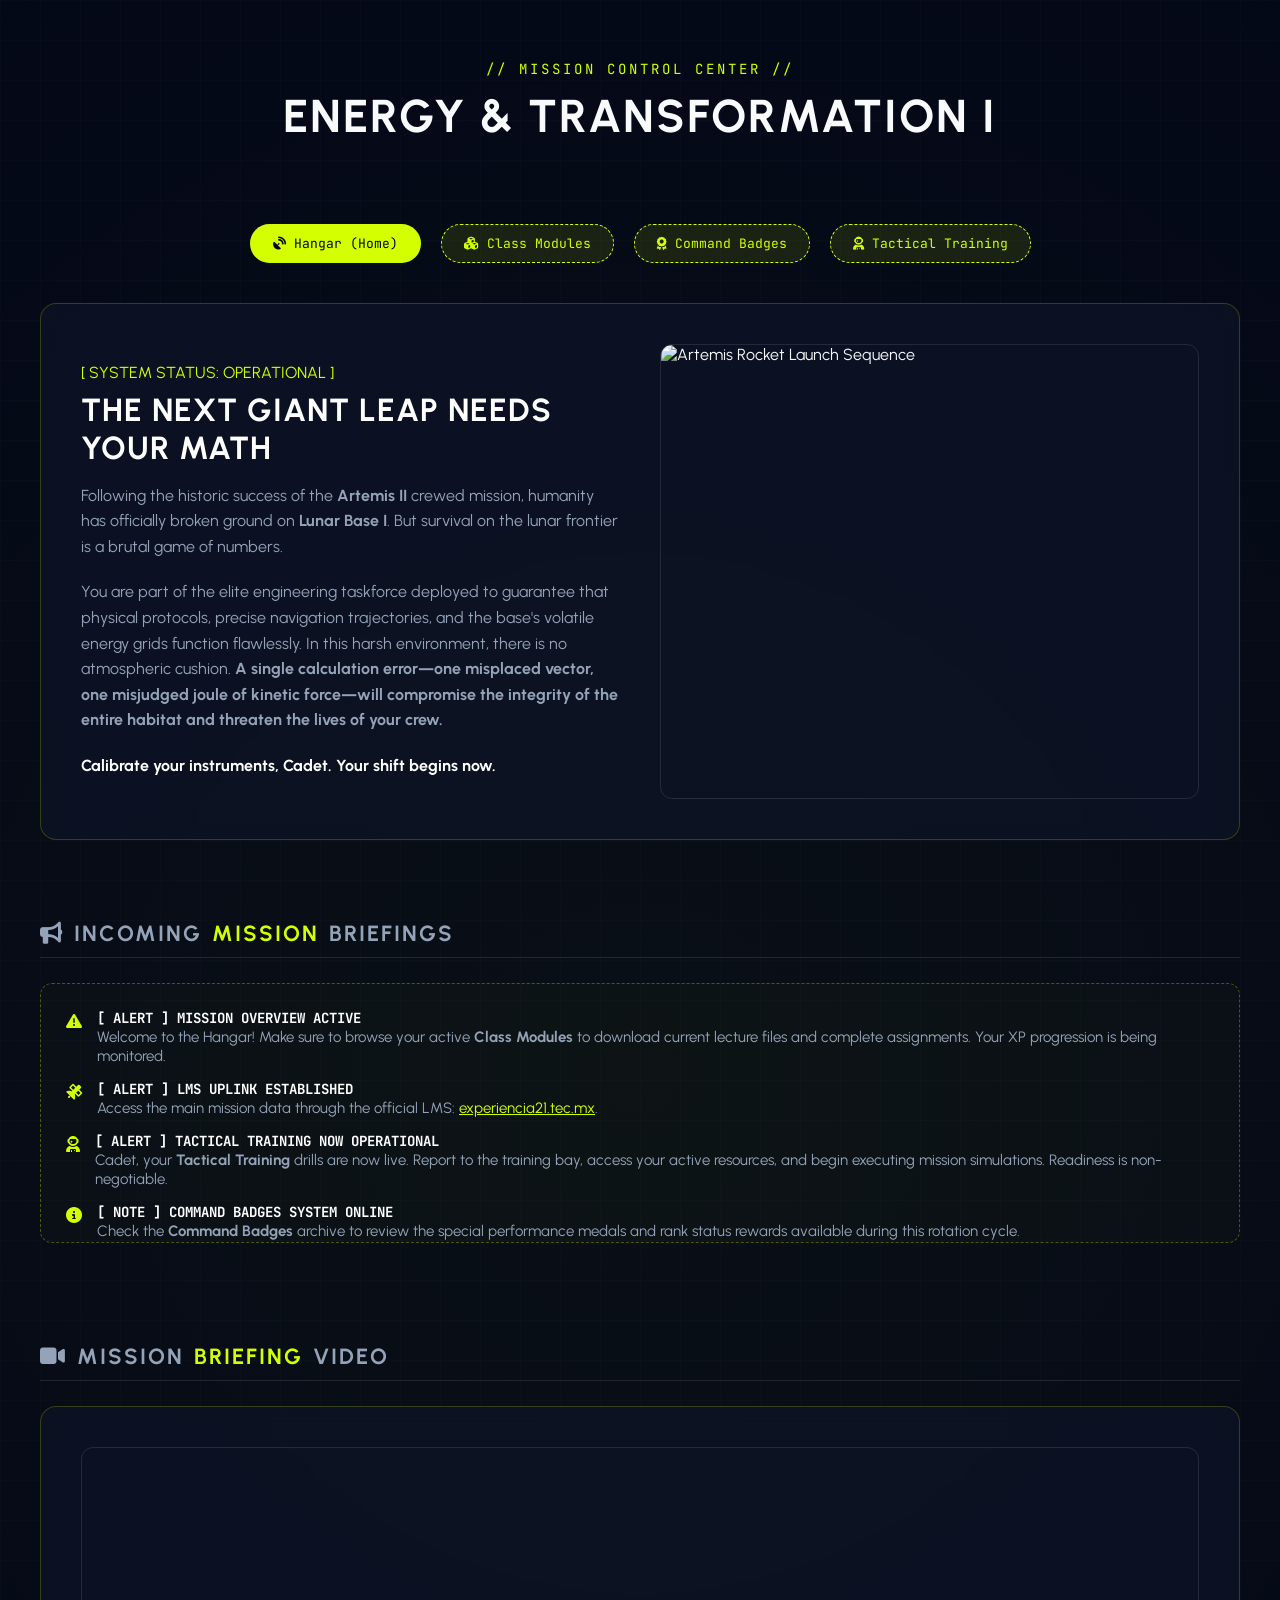
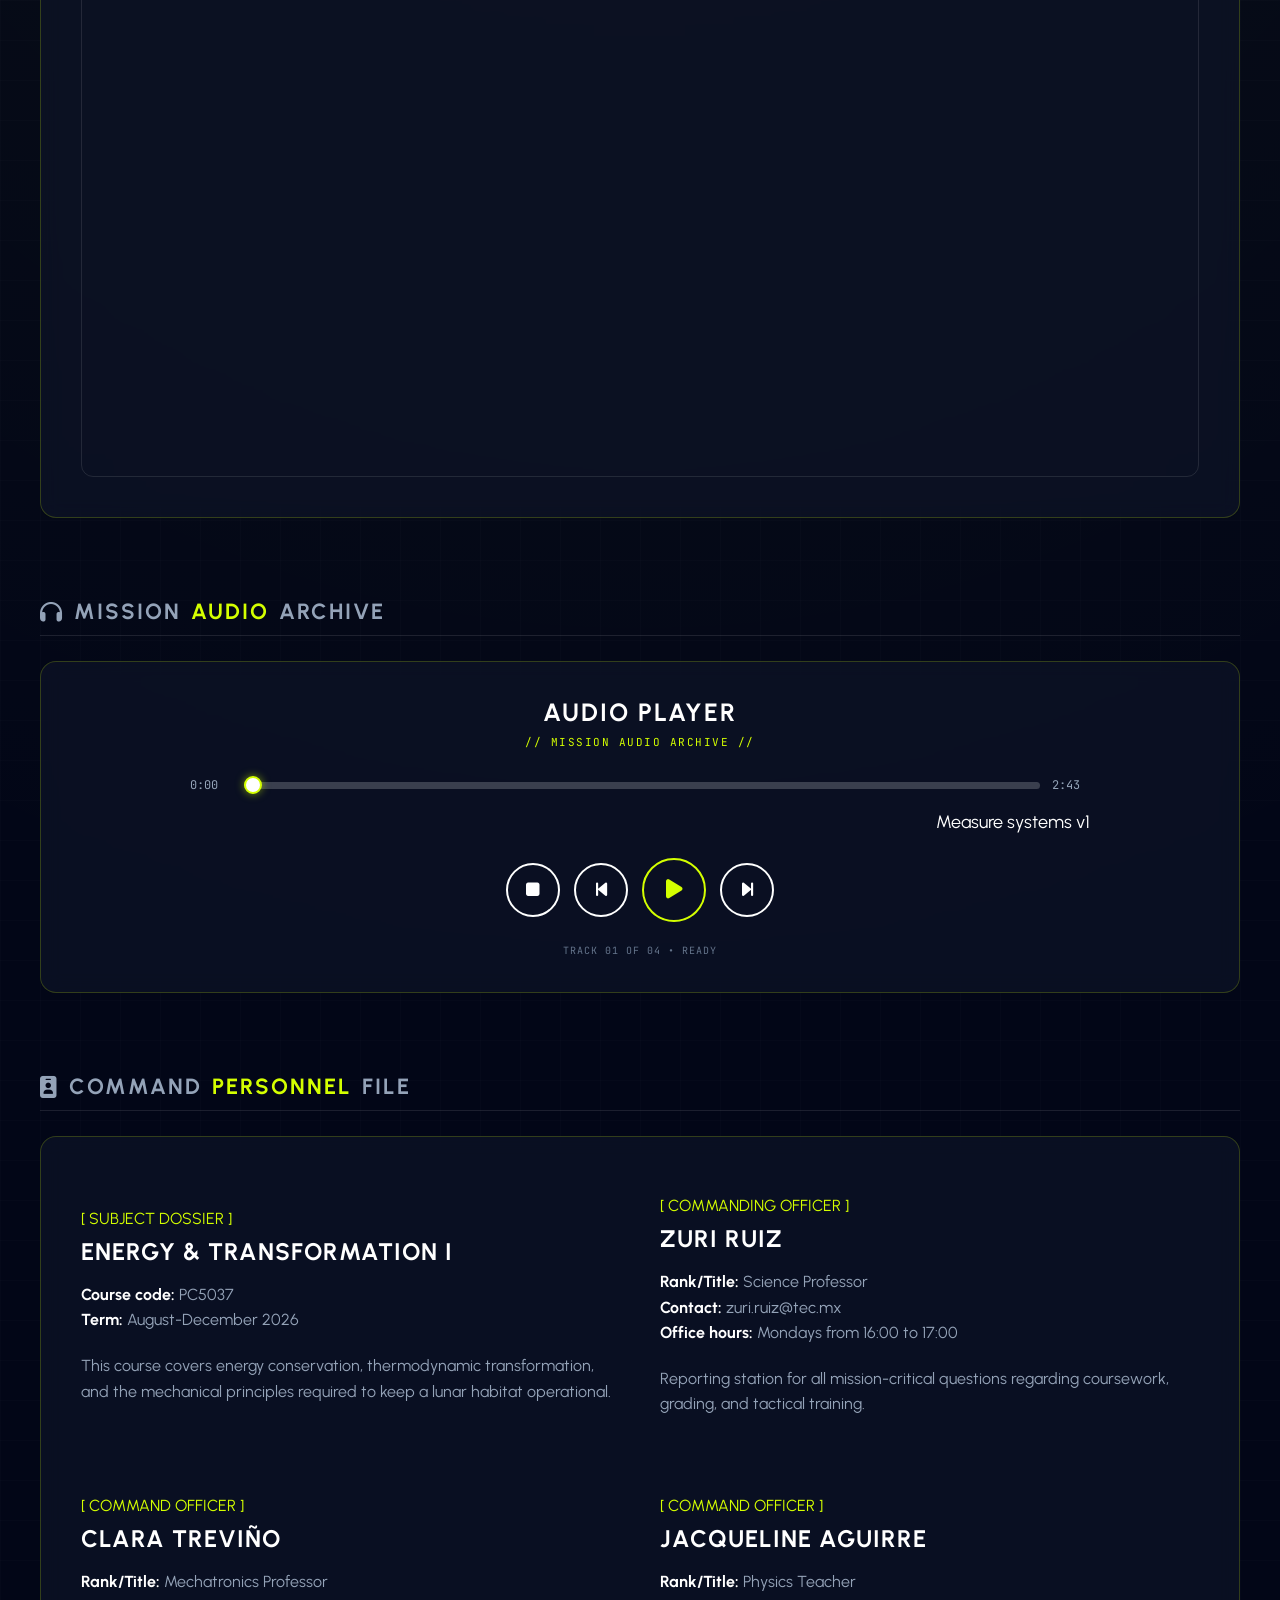
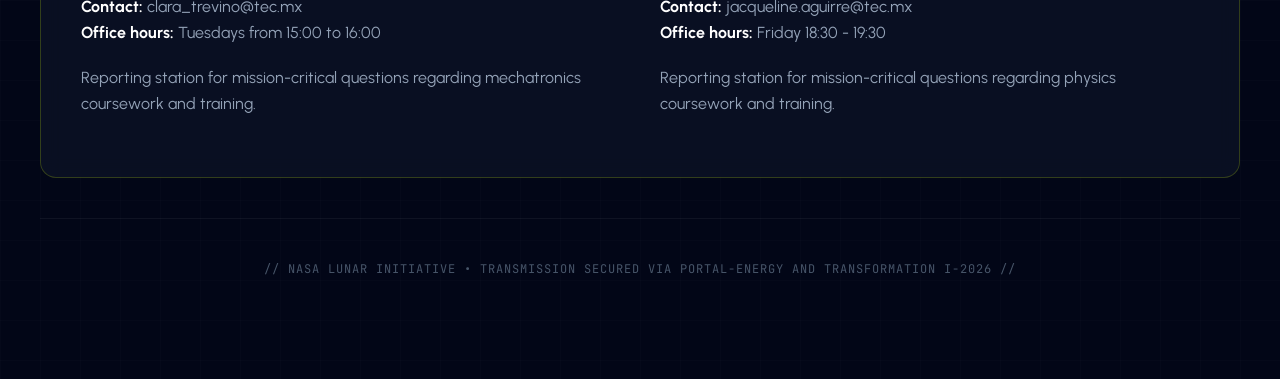
==== commit 8e042559: "Update index.html content Replit-Commit-Author: Agent" ====
--- a/index.html
+++ b/index.html
@@ -346,7 +346,7 @@
                 <input id="audio-progress" class="audio-progress" type="range" min="0" max="100" value="0" aria-label="Audio progress">
                 <span id="audio-duration" class="audio-time">0:00</span>
             </div>
-            <p id="audio-track-name" class="audio-track-name">Street vectors v1</p>
+            <p id="audio-track-name" class="audio-track-name">Measure systems v1</p>
             <div class="audio-controls">
                 <button id="audio-stop" class="audio-control" type="button" aria-label="Stop"><i class="fa-solid fa-stop"></i></button>
                 <button id="audio-previous" class="audio-control" type="button" aria-label="Previous song"><i class="fa-solid fa-backward-step"></i></button>
@@ -417,10 +417,10 @@
 
     <script>
         const audioTracks = [
-            { title: 'Street vectors v1', file: 'cancion1.mp3' },
-            { title: 'Street vectors v2', file: 'cancion2.mp3' },
-            { title: 'Measure systems v1', file: 'cancion3.mp3' },
-            { title: 'Measure systems v2', file: 'cancion4.mp3' }
+            { title: 'Measure systems v1', file: 'cancion1.mp3' },
+            { title: 'Measure systems v2', file: 'cancion2.mp3' },
+            { title: 'Street Vectors v1', file: 'cancion3.mp3' },
+            { title: 'Street Vectors v2', file: 'cancion4.mp3' }
         ];
         const audio = document.getElementById('mission-audio');
         const playButton = document.getElementById('audio-play');
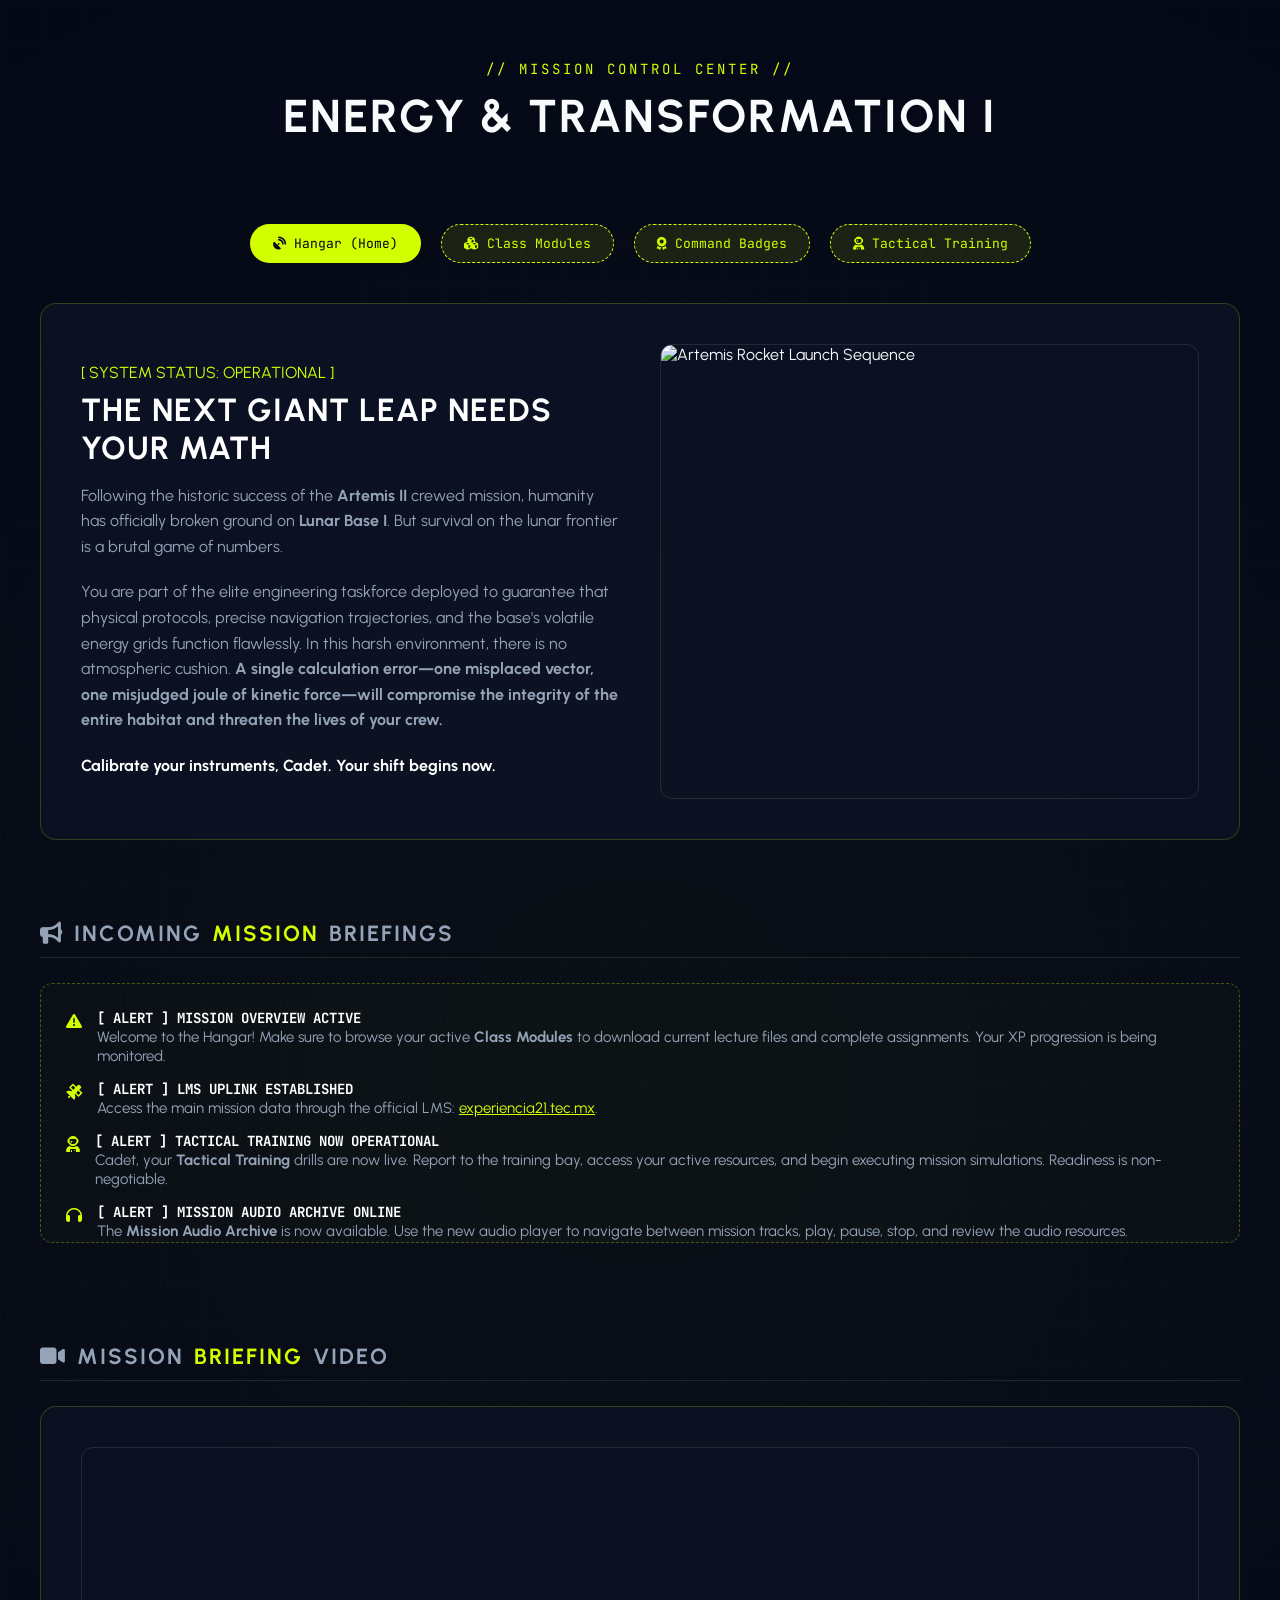
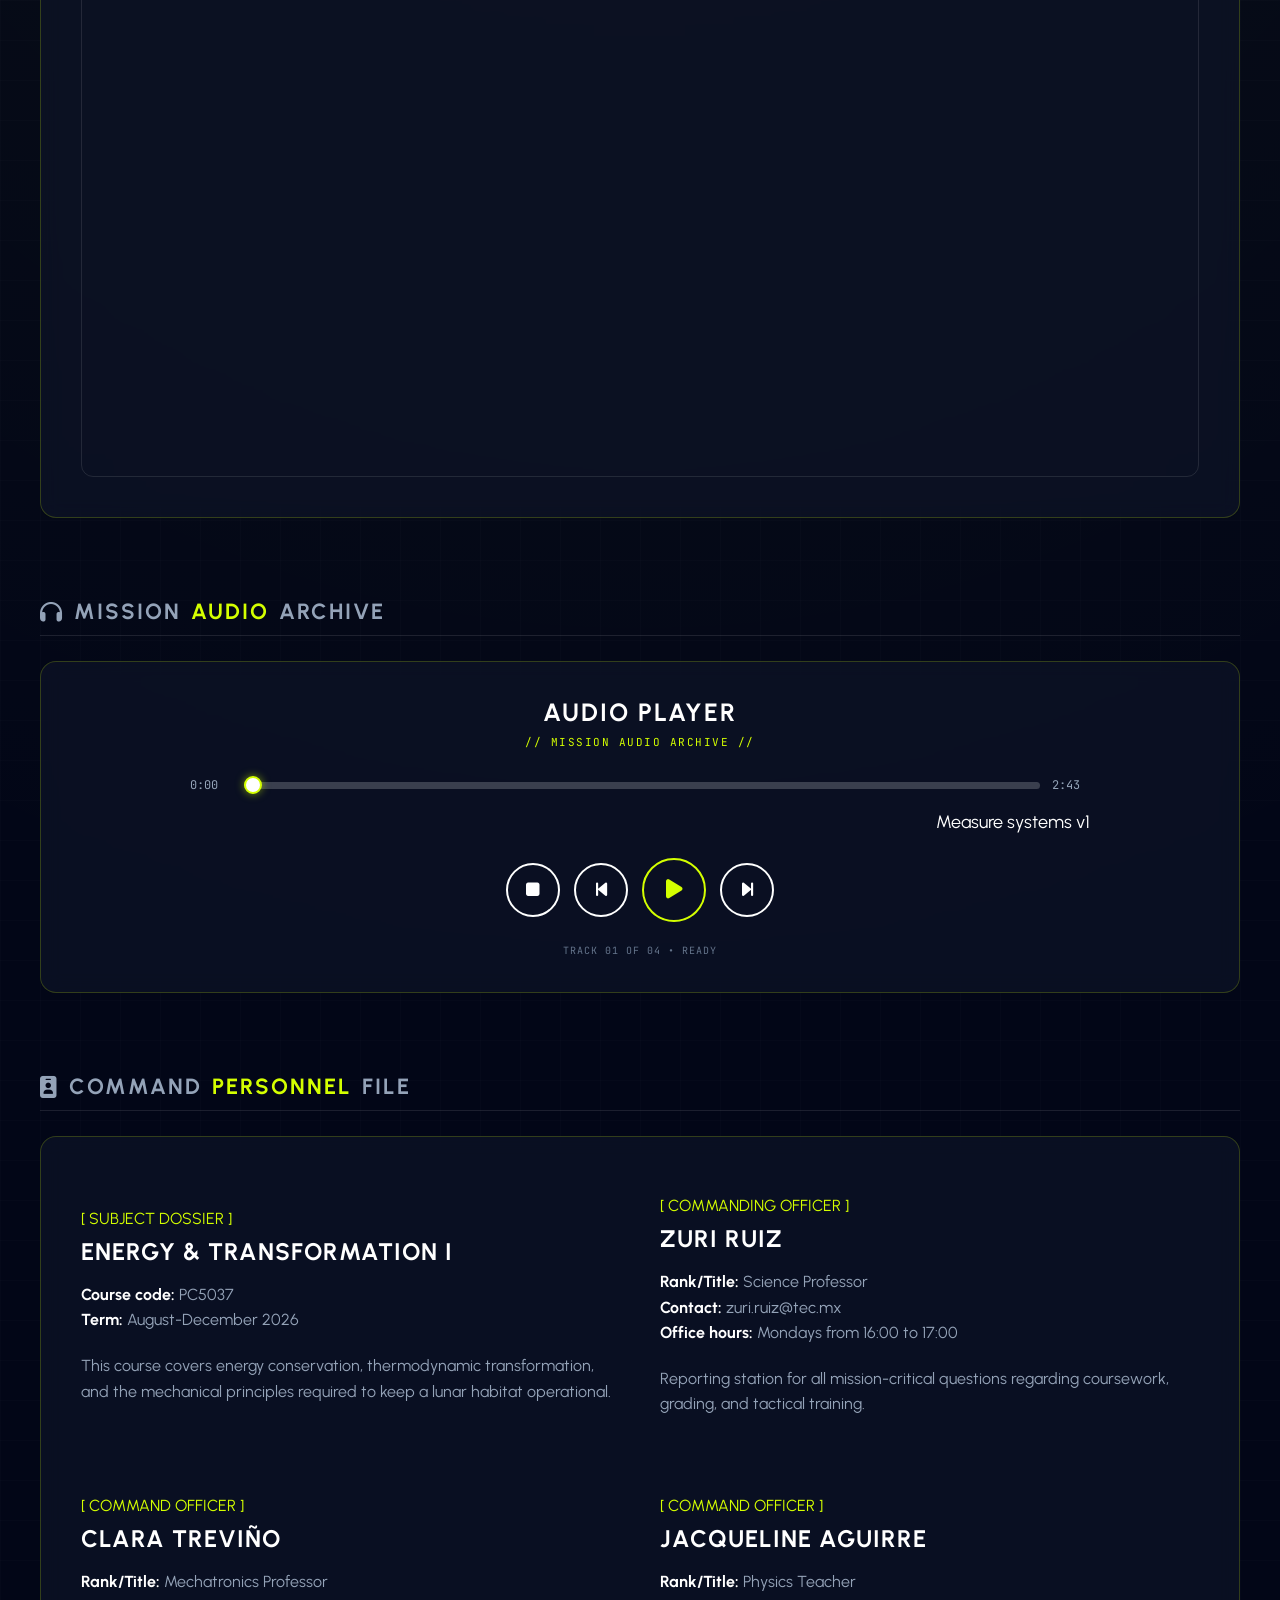
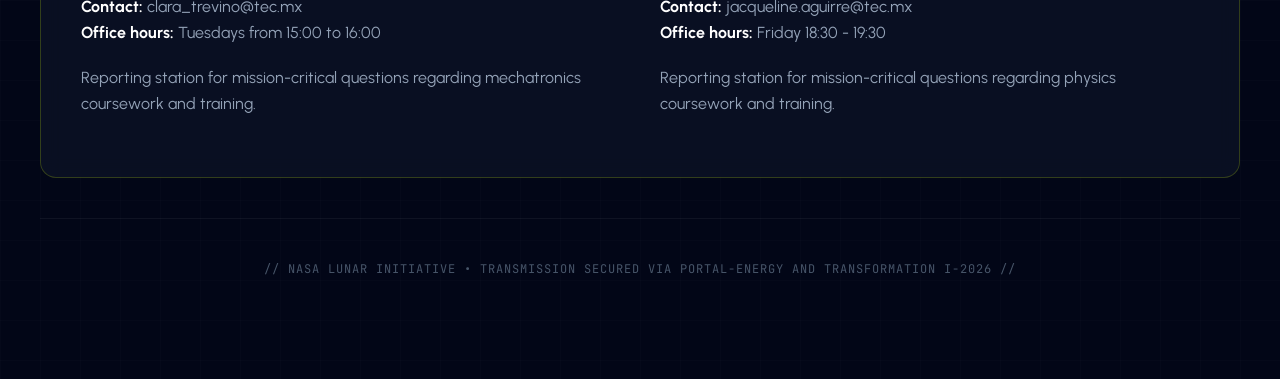
==== commit 325a7d89: "Update index.html structure Replit-Commit-Author: Agent" ====
--- a/index.html
+++ b/index.html
@@ -300,6 +300,13 @@
                 <div>
                     <strong style="color: #ffffff; font-family: 'JetBrains Mono'; display: block; font-size: 14px;">[ ALERT ] TACTICAL TRAINING NOW OPERATIONAL</strong>
                     <span style="color: #94a3b8; font-size: 15px;">Cadet, your <strong>Tactical Training</strong> drills are now live. Report to the training bay, access your active resources, and begin executing mission simulations. Readiness is non-negotiable.</span>
+                </div>
+            </div>
+            <div class="announcement-item">
+                <i class="fa-solid fa-headphones"></i>
+                <div>
+                    <strong style="color: #ffffff; font-family: 'JetBrains Mono'; display: block; font-size: 14px;">[ ALERT ] MISSION AUDIO ARCHIVE ONLINE</strong>
+                    <span style="color: #94a3b8; font-size: 15px;">The <strong>Mission Audio Archive</strong> is now available. Use the new audio player to navigate between mission tracks, play, pause, stop, and review the audio resources.</span>
                 </div>
             </div>
             <div class="announcement-item">
